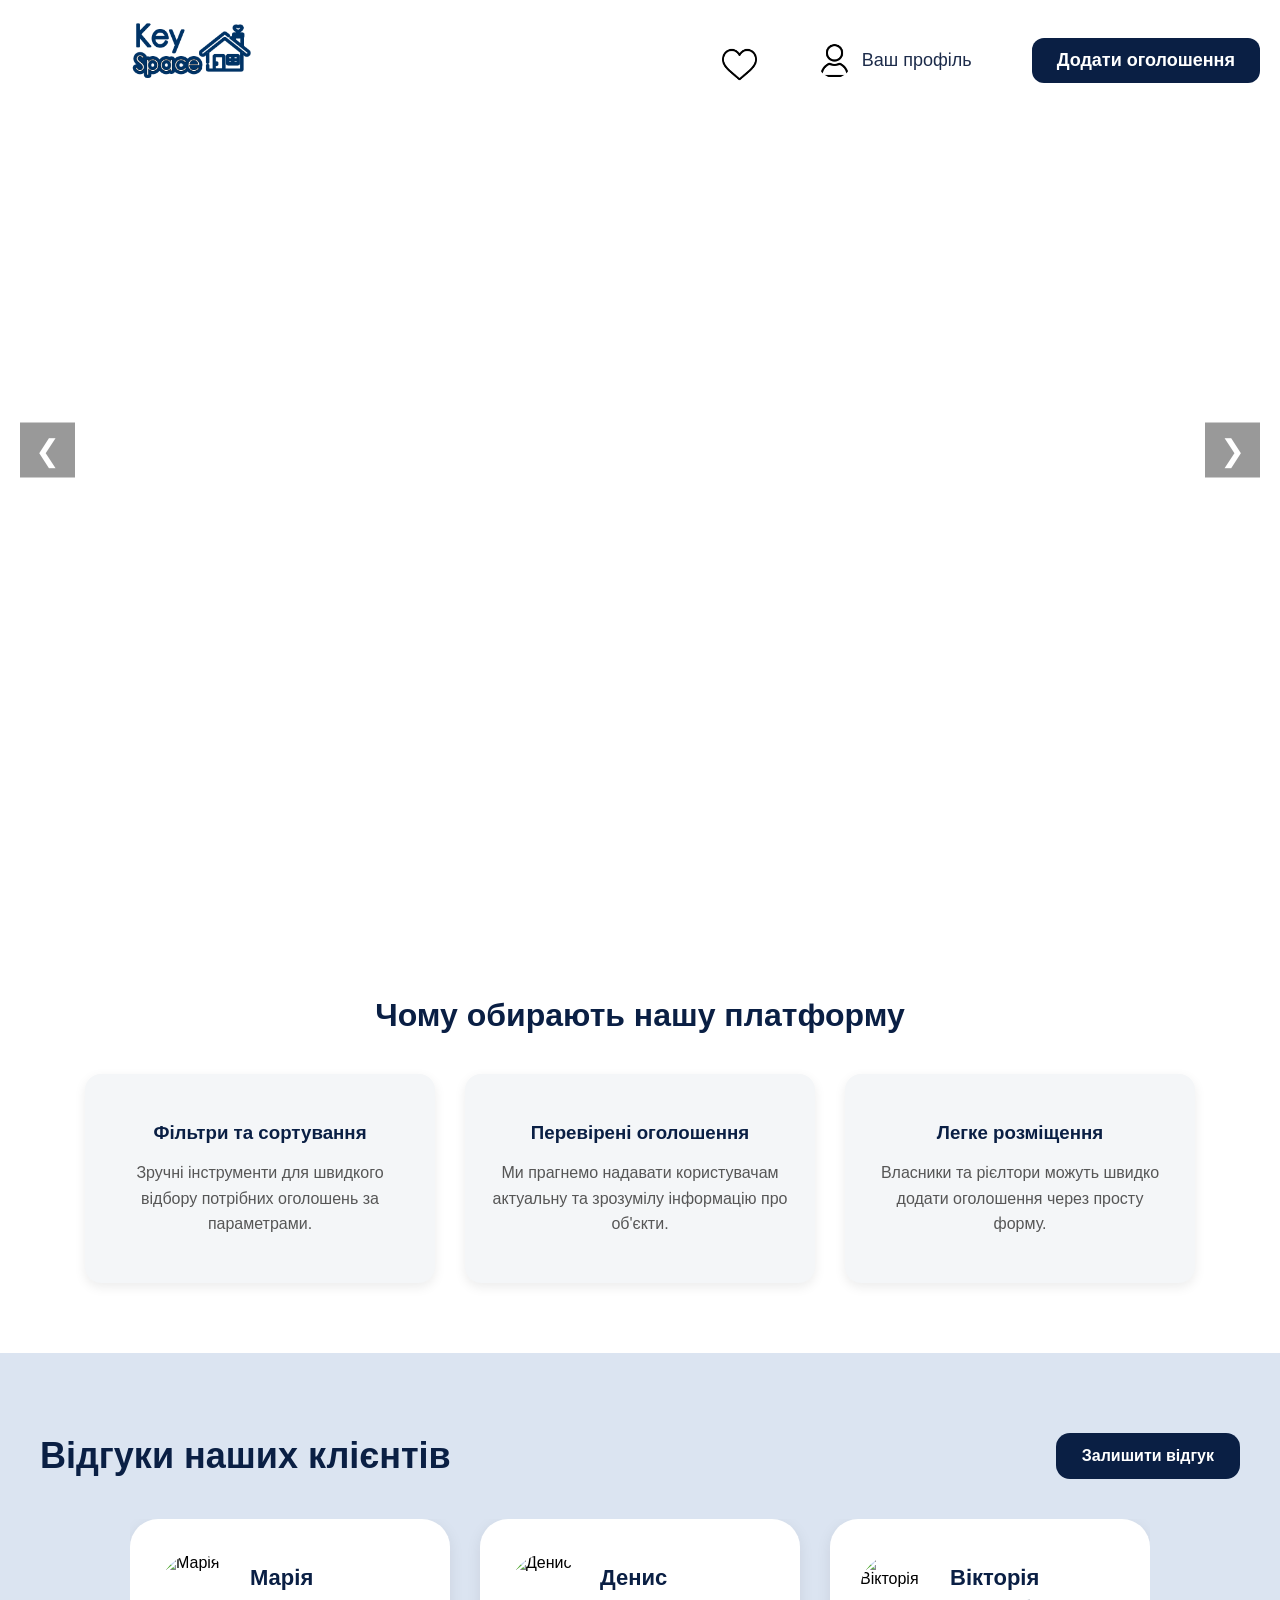
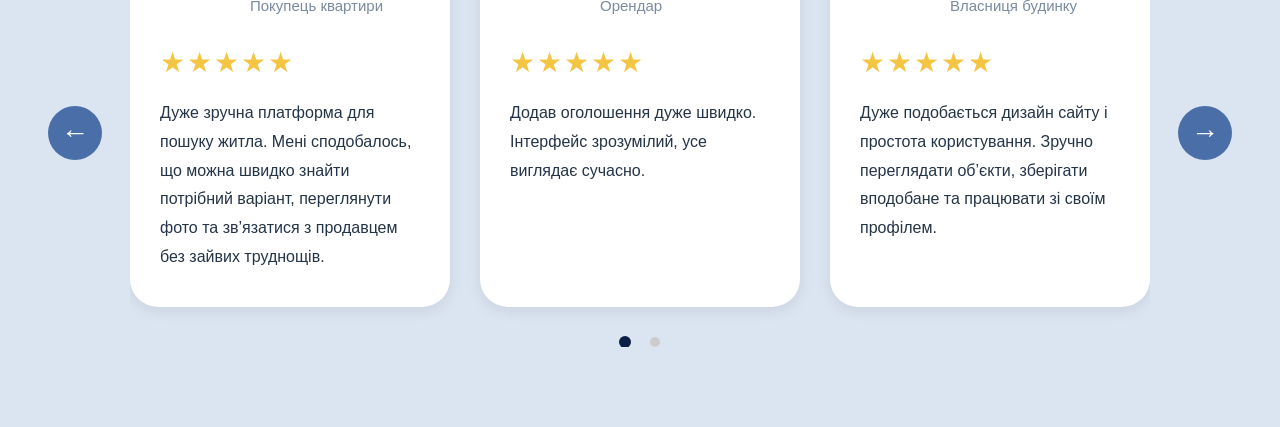
==== docs/index.html @ 6f003b2a "restore project after git reset" ====
<!DOCTYPE html>
<html lang="uk">

<head>
<meta charset="UTF-8">
<title>KeySpace</title>
<link rel="stylesheet" href="css/style.css">
</head>

<body>

<div class="hero">

<div class="overlay">

<header>

<img src="key.png" class="logo">

<nav class="menu">


<a href="#" class="favorite-btn">
    <img src="heart-b.png"
         class="heart-icon"
         onmouseover="this.src='heart-r.png'"
         onmouseout="this.src='heart-b.png'">
</a>
<a href="#" class="profile-btn">
    <img src="avatar.png" class="avatar">
    <span>Ваш профіль</span>
</a>
<a href="#" class="add-btn">Додати оголошення</a>

</nav>

</header>

</div>

<button class="prev">&#10094;</button>
<button class="next">&#10095;</button>

</div>


<section class="advantages">
    <h2>Чому обирають нашу платформу</h2>

    <div class="advantages-container">
        <div class="advantage-card">
            <h3>Фільтри та сортування  </h3>
            <p>Зручні інструменти для швидкого відбору потрібних оголошень за параметрами.</p>
        </div>

        <div class="advantage-card">
            <h3>Перевірені оголошення</h3>
            <p>Ми прагнемо надавати користувачам актуальну та зрозумілу інформацію про об'єкти.</p>
        </div>

        <div class="advantage-card">
            <h3>Легке розміщення</h3>
            <p>Власники та рієлтори можуть швидко додати оголошення через просту форму.</p>
        </div>
    </div>
</section>
<section class="reviews">
    <div class="reviews-top">
        <h2>Відгуки наших клієнтів</h2>
        <a href="#" class="review-btn">Залишити відгук</a>
    </div>

    <div class="reviews-wrapper">
        <button class="reviews-arrow left">&#8592;</button>

 <div class="reviews-container">

    <div class="reviews-slide active">

        <div class="review-card">
            <div class="review-user">
                <img src="https://st2.depositphotos.com/1017228/6824/i/450/depositphotos_68245981-stock-photo-surprised-young-woman-in-glasses.jpg" alt="Марія">
                <div>
                    <h3>Марія</h3>
                    <span>Покупець квартири</span>
                </div>
            </div>
            <div class="stars">★★★★★</div>
            <p>
                Дуже зручна платформа для пошуку житла. Мені сподобалось, що можна швидко знайти
                потрібний варіант, переглянути фото та зв’язатися з продавцем без зайвих труднощів.
            </p>
        </div>

        <div class="review-card">
            <div class="review-user">
                <img src="https://ukr.media/static/ba/aimg/4/6/3/463686_1.jpg" alt="Денис">
                <div>
                    <h3>Денис</h3>
                    <span>Орендар</span>
                </div>
            </div>
            <div class="stars">★★★★★</div>
            <p>
                Додав оголошення дуже швидко. Інтерфейс зрозумілий, усе виглядає сучасно.
            </p>
        </div>

        <div class="review-card">
            <div class="review-user">
                <img src="https://img.freepik.com/foto-gratis/mujer-feliz-cabello-castano-ondulado-riendo-chica-jocund-traje-rosa-rayas-sonriendo_197531-9823.jpg" alt="Вікторія">
                <div>
                    <h3>Вікторія</h3>
                    <span>Власниця будинку</span>
                </div>
            </div>
            <div class="stars">★★★★★</div>
            <p>
                Дуже подобається дизайн сайту і простота користування. Зручно переглядати об’єкти,
                зберігати вподобане та працювати зі своїм профілем.
            </p>
        </div>

    </div>

    <div class="reviews-slide">

        <div class="review-card">
            <div class="review-user">
                <img src="https://fashion-ua.com.ua/img/uploads/11024/1.jpg" alt="Марк">
                <div>
                    <h3>Марк</h3>
                    <span>Власник будинку</span>
                </div>
            </div>
            <div class="stars">★★★★</div>
            <p>
                Дуже задоволений, знайшов будинок своєї мрії у Вінниці. Всім рекомендую цю платформу!
            </p>
        </div>

        <div class="review-card">
            <div class="review-user">
                <img src="https://www.zeiss.com/content/dam/vis-b2c/reference-master/images/better-vision/lifestyle-fashion/a-person-s-spectacles-reflect-their-character/new_a-persons-spectacles-reflect-their-character.jpg" alt="Алла">
                <div>
                    <h3>Алла</h3>
                    <span>Власниця квартири</span>
                </div>
            </div>
            <div class="stars">★★★★★</div>
            <p>
                Дуже допомогло, що є детальні фото та опис кожного об’єкта. Це зекономило час і дозволило одразу відсіяти непотрібні варіанти, буду рекомендуваи всім своїм знайомим!
            </p>
        </div>

        <div class="review-card">
            <div class="review-user">
                <img src="https://st4.depositphotos.com/4071389/23594/i/450/depositphotos_235949956-stock-photo-glasses-girl-shirt-white-backgound.jpg" alt="Мирослава">
                <div>
                    <h3>Мирослава</h3>
                    <span>Власниця будинку</span>
                </div>
            </div>
            <div class="stars">★★★</div>
            <p>
                Інтерфейс трохи складний на початку, але після кількох днів користування все стало зрозуміло. Вибір нерухомості великий.
            </p>
        </div>

    </div>

            <div class="dots">
                 <span class="dot active"></span>
                 <span class="dot"></span>
            </div>
            
        
 </div>
            <button class="reviews-arrow right">&#8594;</button>
</section>
<script src="js/script.js"></script>
</body>
</html>
---- docs/css/style.css ----
body{
margin:0;
font-family:Arial;
}

.hero{
height:100vh;
background-image:url("https://images.unsplash.com/photo-1560185007-c5ca9d2c014d");
background-size:cover;
background-position:center;
position:relative;
}
.advantages{
padding:70px 40px;
background:#ffffff;
text-align:center;
}

.advantages h2{
font-size:32px;
color:#0a1f44;
margin-bottom:40px;
}

.advantages-container{
display:flex;
justify-content:center;
gap:30px;
flex-wrap:wrap;
}

.advantage-card{
background:#f4f6f8;
padding:30px 25px;
border-radius:16px;
width:300px;
box-shadow:0 4px 12px rgba(0,0,0,0.08);
transition:0.3s;
}

.advantage-card:hover{
transform:translateY(-6px);
}

.advantage-card h3{
color:#0a1f44;
margin-bottom:15px;
}

.advantage-card p{
color:#565656;
line-height:1.6;
}
.overlay{
background:rgba(255,255,255,0.85);
padding:20px;
}

header{
display:flex;
justify-content:space-between;
align-items:center;
height:80px;
}

.logo{
width:300px;
height:200px;
cursor:pointer;
}

.profile-btn{
display:flex;
align-items:center;
gap:10px;
text-decoration:none;
color:#1c2b4a;
font-size:18px;
transition:0.3s;
}

.profile-btn:hover{
color:#9c9993;
}

.avatar{
width:35px;
height:35px;
border-radius:50%;
object-fit:cover;
}
.menu .add-btn{
background:#0a1f44;
color:white;
padding:12px 25px;
border-radius:12px;
font-weight:bold;
transition:0.3s;
}

.menu .add-btn:hover{
background:#184ca4;
}
nav a{
margin-left:20px;
text-decoration:none;
color:#0a1f44;
font-weight:bold;
transition:0.4s;
}



.prev,
.next{
position:absolute;
top:50%;
transform:translateY(-50%);
background:rgba(0,0,0,0.4);
color:white;
border:none;
font-size:30px;
padding:10px 15px;
cursor:pointer;
}

.prev{
left:20px;
}

.next{
right:20px;
}
.menu{
display:flex;
gap:40px;
}
.heart-icon{
width:35px;
height:35px;
display:block;
position:relative;
top:9px;
}
.menu a{
text-decoration:none;
color:#1c2b4a;
font-weight:500;
font-size:18px;
transition:0.3s;
}



.dropdown{
position:relative;
}

.dropdown-content{
position:absolute;
top:35px;
left:0;
background:white;
box-shadow:0 4px 15px rgba(0,0,0,0.1);
padding:15px;
display:none;
flex-direction:column;
min-width:250px;
}



@keyframes fade{
from{
opacity:0;
transform:translateY(-5px);
}
to{
opacity:1;
transform:translateY(0);
}
}

.reviews{
padding:80px 40px;
background:#dbe4f1;
}

.reviews-top{
display:flex;
justify-content:space-between;
align-items:center;
margin-bottom:40px;
gap:20px;
}

.reviews-top h2{
font-size:36px;
color:#0a1f44;
margin:0;
}

.review-btn{
background:#0a1f44;
color:white;
text-decoration:none;
padding:14px 26px;
border-radius:14px;
font-weight:bold;
transition:0.3s;
display:inline-block;
}

.review-btn:hover{
background:#12305f;
}

.reviews-wrapper{
display:grid;
grid-template-columns:70px 1fr 70px;
align-items:center;
gap:20px;
}

.reviews-container{
position:relative;
width:100%;
overflow:hidden;
}

.reviews-slide{
display:none;
width:100%;
justify-content:center;
gap:30px;
flex-wrap:wrap;
}

.reviews-slide.active{
display:flex;
}
.review-card{
background:white;
border-radius:28px;
padding:35px 30px;
width:320px;
box-sizing:border-box;
box-shadow:0 4px 15px rgba(0,0,0,0.08);
}

.review-user{
display:flex;
align-items:center;
gap:18px;
margin-bottom:20px;
}

.review-user img{
width:72px;
height:72px;
border-radius:50%;
object-fit:cover;
}

.review-user h3{
margin:0 0 6px 0;
font-size:22px;
color:#0a1f44;
}

.review-user span{
color:#7a8aa0;
font-size:15px;
}

.stars{
color:#f4c542;
font-size:28px;
margin-bottom:20px;
letter-spacing:2px;
}

.review-card p{
font-size:16px;
line-height:1.8;
color:#243447;
margin:0;
}

.reviews-arrow{
width:54px;
height:54px;
border:none;
border-radius:50%;
background:#4a6fa8;
color:white;
font-size:28px;
cursor:pointer;
transition:0.3s;
display:flex;
align-items:center;
justify-content:center;
justify-self:center;
align-self:center;
}

.reviews-arrow:hover{
background:#0a1f44;
}
@media (max-width:768px){

.reviews{
padding:50px 20px;
}

.reviews-top{
flex-direction:column;
align-items:flex-start;
}

.reviews-top h2{
font-size:28px;
}

.reviews-wrapper{
display:flex;
flex-direction:column;
align-items:center;
}


.reviews-slide{
display:none;
flex-direction:column;
align-items:center;
gap:20px;
width:100%;
}

.reviews-slide.active{
display:flex;
}

.review-card{
width:100%;
max-width:340px;
}

.reviews-arrow{
display:none;
}

.review-btn{
width:100%;
text-align:center;
box-sizing:border-box;
}

}
.dots{
display:flex;
justify-content:center;
align-items:center;
gap:10px;
margin-top:30px;
width:100%;
}

.dot{
height:10px;
width:10px;
margin:0 5px;
background:#ccc;
border-radius:50%;
display:inline-block;
cursor:pointer;
transition:0.3s;
}

.dot.active{
background:#0a1f44;
transform:scale(1.2);
}
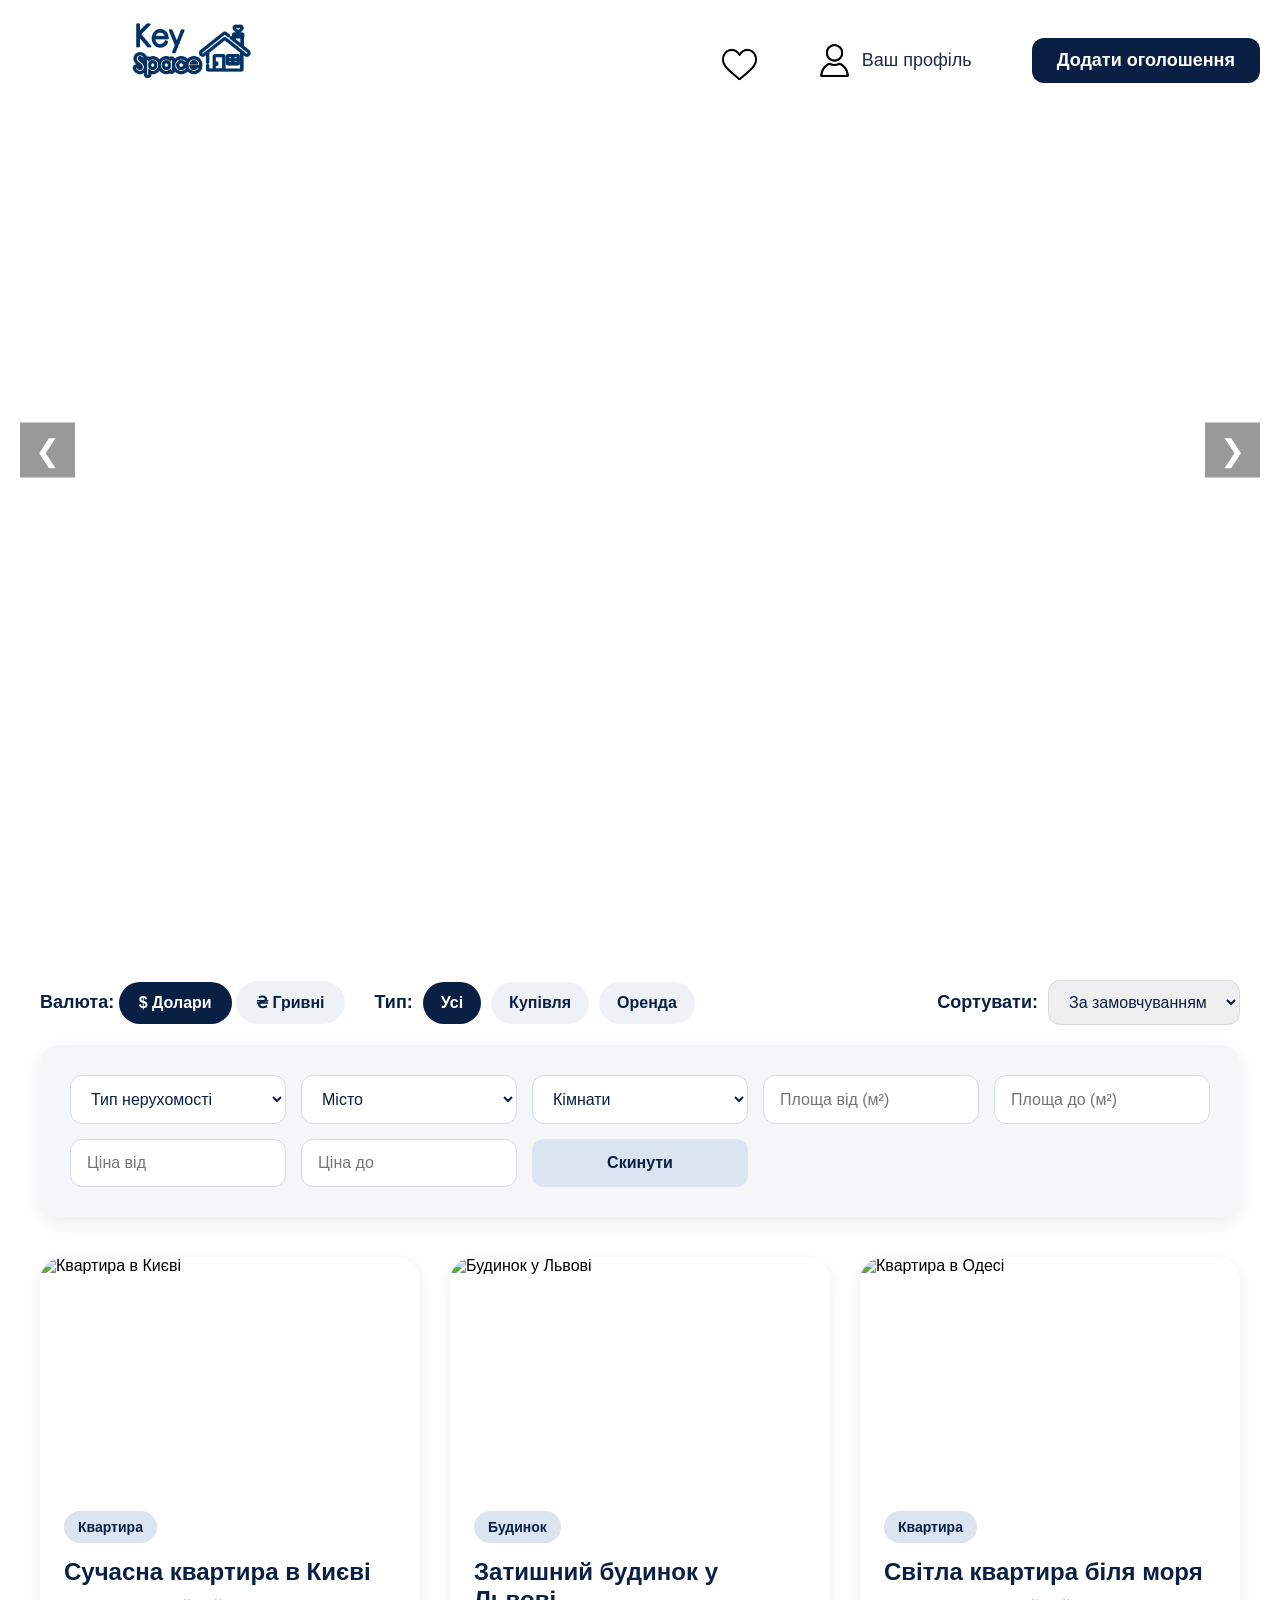
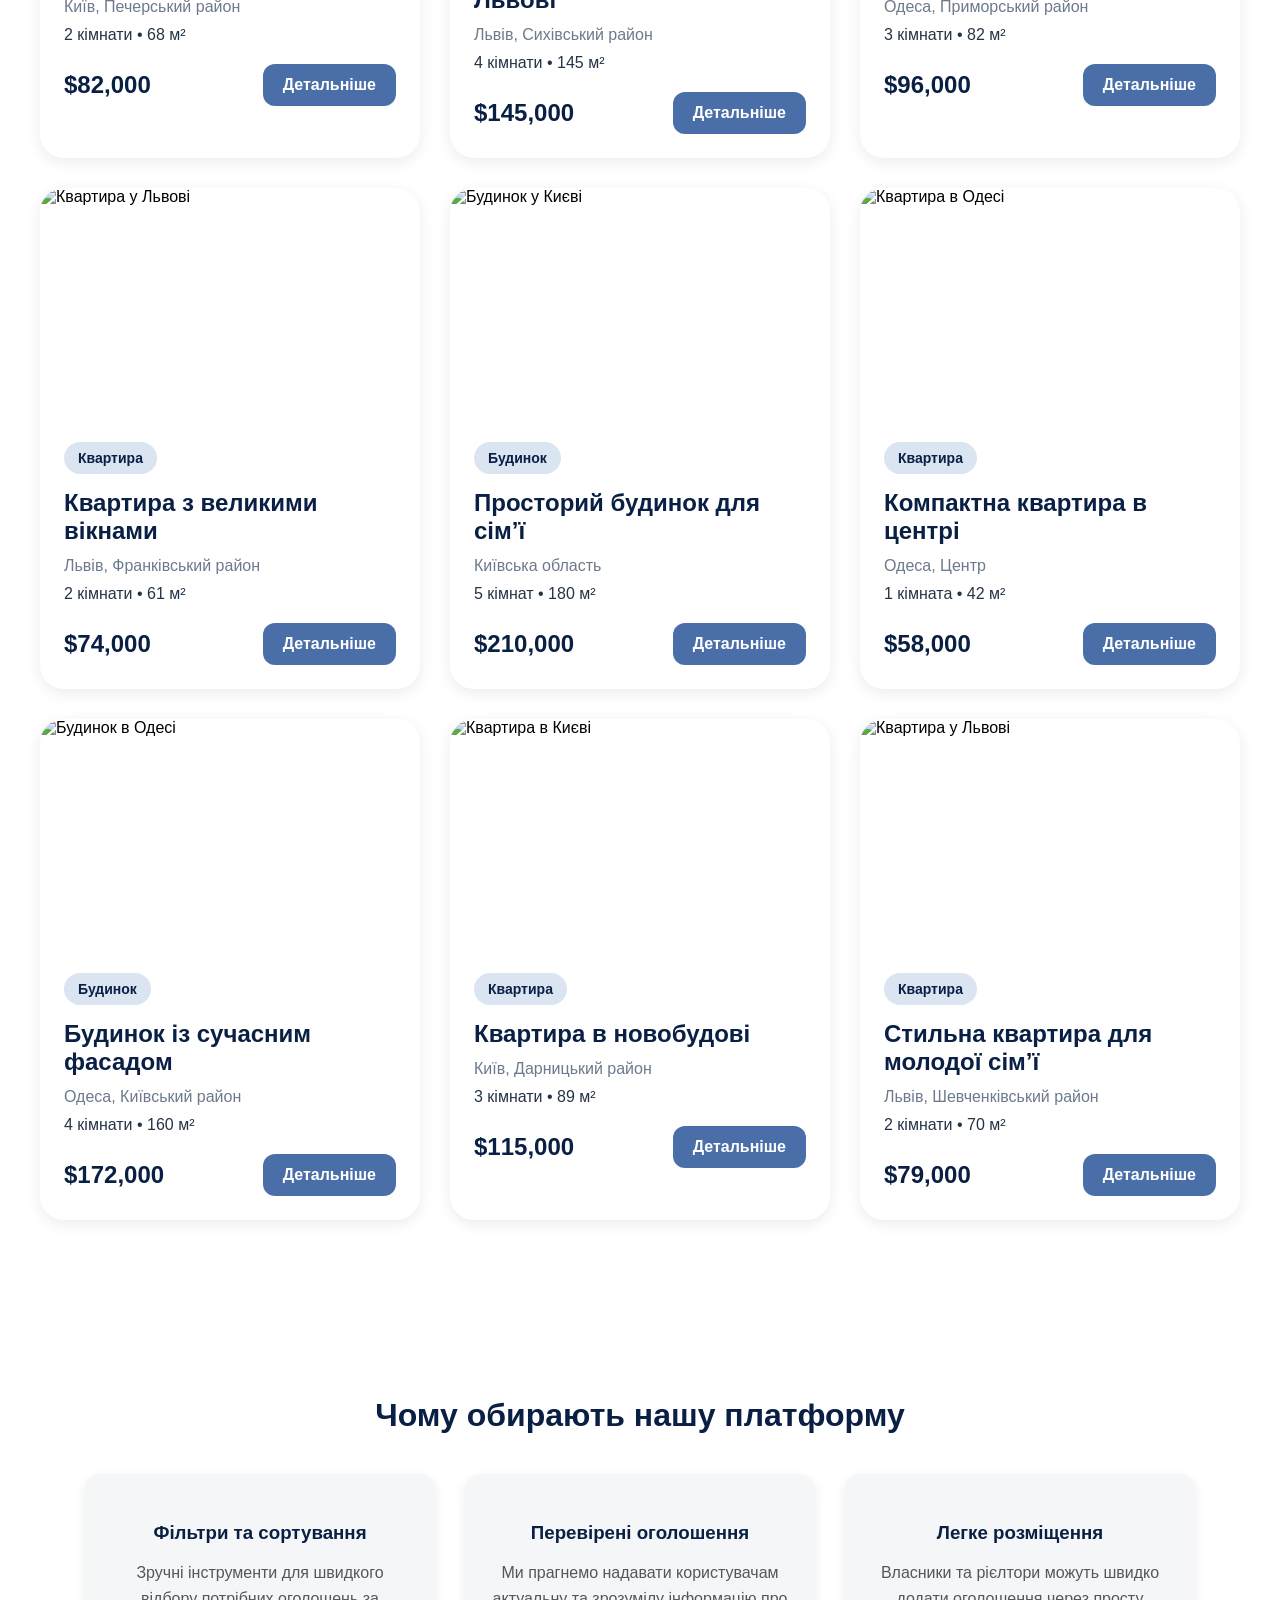
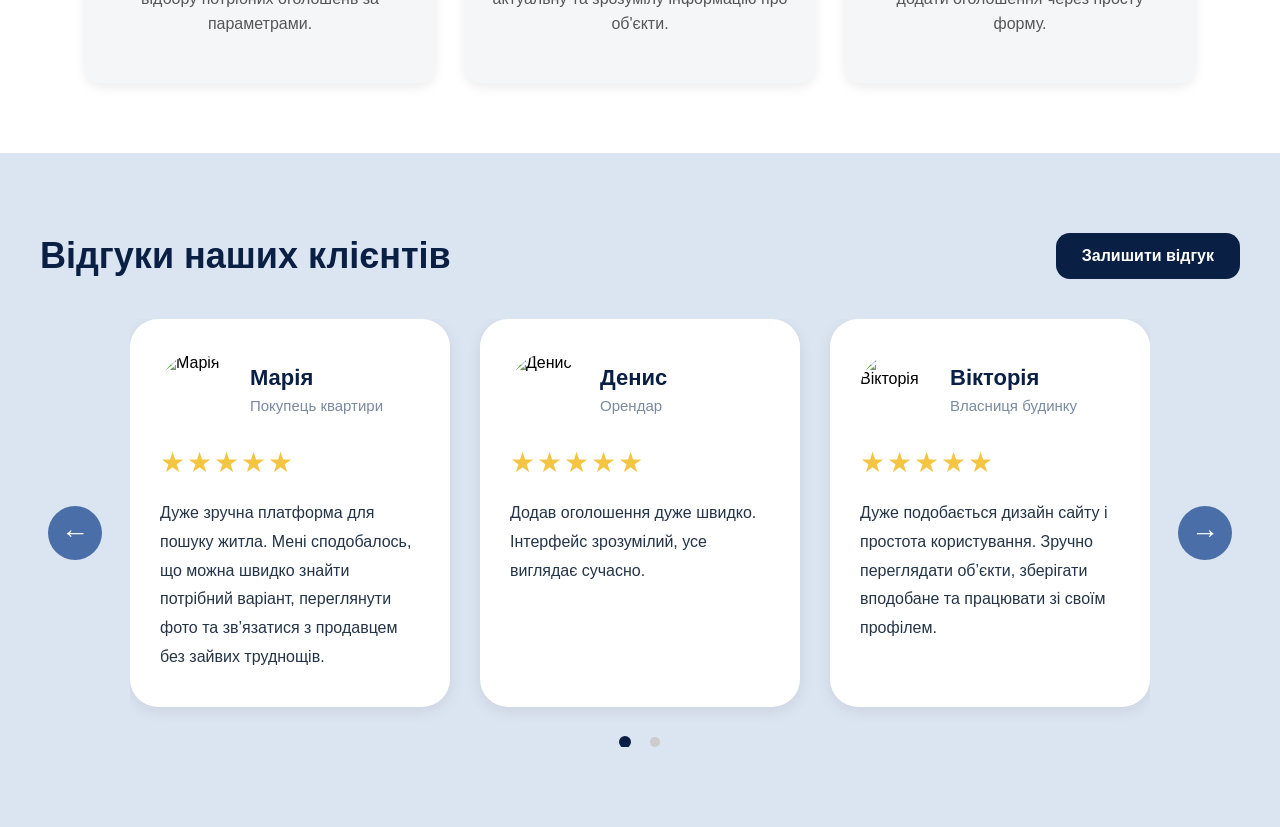
==== commit f96be55c: "filters, sorting" ====
--- a/docs/index.html
+++ b/docs/index.html
@@ -4,6 +4,7 @@
 <head>
 <meta charset="UTF-8">
 <title>KeySpace</title>
+<link rel="icon" href="icon.png" type="image/png">
 <link rel="stylesheet" href="css/style.css">
 </head>
 
@@ -42,8 +43,204 @@
 <button class="next">&#10095;</button>
 
 </div>
-
-
+<section class="properties">
+    
+
+ <div class="top-bar">
+
+    <div class="left-controls">
+        <div class="currency-switcher">
+            <span class="currency-label">Валюта:</span>
+            <button class="currency-btn active" data-currency="usd">$ Долари</button>
+            <button class="currency-btn" data-currency="uah">₴ Гривні</button>
+        </div>
+
+        <div class="deal-switcher">
+            <span class="deal-label">Тип:</span>
+            <button class="deal-btn active" data-deal="">Усі</button>
+            <button class="deal-btn" data-deal="Купівля">Купівля</button>
+            <button class="deal-btn" data-deal="Оренда">Оренда</button>
+        </div>
+    </div>
+
+    <div class="sort-box">
+        <span class="sort-label">Сортувати:</span>
+        <select id="sortFilter">
+            <option value="">За замовчуванням</option>
+            <option value="cheap">Найдешевші</option>
+            <option value="expensive">Найдорожчі</option>
+        </select>
+    </div>
+
+</div>
+<div class="filter-box">
+    <select id="typeFilter">
+        <option value="">Тип нерухомості</option>
+        <option value="Квартира">Квартира</option>
+        <option value="Будинок">Будинок</option>
+    </select>
+
+    <select id="cityFilter">
+        <option value="">Місто</option>
+        <option value="Київ">Київ</option>
+        <option value="Львів">Львів</option>
+        <option value="Одеса">Одеса</option>
+        <option value="Київська область">Київська область</option>
+    </select>
+
+    <select id="roomsFilter">
+        <option value="">Кімнати</option>
+        <option value="1">1 кімната</option>
+        <option value="2">2 кімнати</option>
+        <option value="3">3 кімнати</option>
+        <option value="4">4+ кімнати</option>
+    </select>
+
+    <input type="number" id="areaFrom" placeholder="Площа від (м²)">
+    <input type="number" id="areaTo" placeholder="Площа до (м²)">
+
+    <input type="number" id="priceFrom" placeholder="Ціна від">
+    <input type="number" id="priceTo" placeholder="Ціна до">
+
+    
+    <button id="resetBtn" class="reset-btn">Скинути</button>
+</div>
+
+    <div class="properties-grid">
+    <div id="noResults" class="no-results" style="display:none;">
+    <div class="no-results-inner">
+        <img src="https://cdn-icons-png.flaticon.com/512/4076/4076549.png" class="no-icon" alt="Нічого не знайдено">
+        <h3>Нічого не знайдено</h3>
+        <p>Схоже, за такими параметрами оголошень поки немає.</p>
+    </div>
+</div>
+    <div class="property-card" data-type="Квартира" data-city="Київ" data-rooms="2" data-area="68" data-price-usd="82000" data-deal="Купівля">
+        <img src="https://images.unsplash.com/photo-1522708323590-d24dbb6b0267" alt="Квартира в Києві">
+        <div class="property-info">
+            <span class="property-type">Квартира</span>
+            <h3>Сучасна квартира в Києві</h3>
+            <p class="property-location">Київ, Печерський район</p>
+            <p class="property-details">2 кімнати • 68 м²</p>
+            <div class="property-bottom">
+                <span class="price">$82 000</span>
+                <a href="#" class="details-btn">Детальніше</a>
+            </div>
+        </div>
+    </div>
+
+    <div class="property-card" data-type="Будинок" data-city="Львів" data-rooms="4" data-area="145" data-price-usd="145000" data-deal="Купівля">
+        <img src="https://manhattan-up.com.ua/wp-content/uploads/2023/10/yak-vyglyadaye-kvartyra-studiya-1.jpg.webp" alt="Будинок у Львові">
+        <div class="property-info">
+            <span class="property-type">Будинок</span>
+            <h3>Затишний будинок у Львові</h3>
+            <p class="property-location">Львів, Сихівський район</p>
+            <p class="property-details">4 кімнати • 145 м²</p>
+            <div class="property-bottom">
+                <span class="price">$145 000</span>
+                <a href="#" class="details-btn">Детальніше</a>
+            </div>
+        </div>
+    </div>
+
+    <div class="property-card" data-type="Квартира" data-city="Одеса" data-rooms="3" data-area="82" data-price-usd="96000" data-deal="Купівля">
+        <img src="https://images.unsplash.com/photo-1502672260266-1c1ef2d93688" alt="Квартира в Одесі">
+        <div class="property-info">
+            <span class="property-type">Квартира</span>
+            <h3>Світла квартира біля моря</h3>
+            <p class="property-location">Одеса, Приморський район</p>
+            <p class="property-details">3 кімнати • 82 м²</p>
+            <div class="property-bottom">
+                <span class="price">$96 000</span>
+                <a href="#" class="details-btn">Детальніше</a>
+            </div>
+        </div>
+    </div>
+
+    <div class="property-card" data-type="Квартира" data-city="Львів" data-rooms="2" data-area="61" data-price-usd="74000" data-deal="Купівля">
+        <img src="https://images.unsplash.com/photo-1484154218962-a197022b5858" alt="Квартира у Львові">
+        <div class="property-info">
+            <span class="property-type">Квартира</span>
+            <h3>Квартира з великими вікнами</h3>
+            <p class="property-location">Львів, Франківський район</p>
+            <p class="property-details">2 кімнати • 61 м²</p>
+            <div class="property-bottom">
+                <span class="price">$74 000</span>
+                <a href="#" class="details-btn">Детальніше</a>
+            </div>
+        </div>
+    </div>
+
+    <div class="property-card" data-type="Будинок" data-city="Київська область" data-rooms="5" data-area="180" data-price-usd="210000" data-deal="Купівля">
+        <img src="https://images.unsplash.com/photo-1512917774080-9991f1c4c750" alt="Будинок у Києві">
+        <div class="property-info">
+            <span class="property-type">Будинок</span>
+            <h3>Просторий будинок для сім’ї</h3>
+            <p class="property-location">Київська область</p>
+            <p class="property-details">5 кімнат • 180 м²</p>
+            <div class="property-bottom">
+                <span class="price">$210 000</span>
+                <a href="#" class="details-btn">Детальніше</a>
+            </div>
+        </div>
+    </div>
+
+    <div class="property-card" data-type="Квартира" data-city="Одеса" data-rooms="1" data-area="42" data-price-usd="58000" data-deal="Купівля">
+        <img src="https://images.unsplash.com/photo-1494526585095-c41746248156" alt="Квартира в Одесі">
+        <div class="property-info">
+            <span class="property-type">Квартира</span>
+            <h3>Компактна квартира в центрі</h3>
+            <p class="property-location">Одеса, Центр</p>
+            <p class="property-details">1 кімната • 42 м²</p>
+            <div class="property-bottom">
+                <span class="price">$58 000</span>
+                <a href="#" class="details-btn">Детальніше</a>
+            </div>
+        </div>
+    </div>
+
+    <div class="property-card" data-type="Будинок" data-city="Одеса" data-rooms="4" data-area="160" data-price-usd="172000" data-deal="Купівля">
+        <img src="https://images.unsplash.com/photo-1568605114967-8130f3a36994" alt="Будинок в Одесі">
+        <div class="property-info">
+            <span class="property-type">Будинок</span>
+            <h3>Будинок із сучасним фасадом</h3>
+            <p class="property-location">Одеса, Київський район</p>
+            <p class="property-details">4 кімнати • 160 м²</p>
+            <div class="property-bottom">
+                <span class="price">$172 000</span>
+                <a href="#" class="details-btn">Детальніше</a>
+            </div>
+        </div>
+    </div>
+
+    <div class="property-card" data-type="Квартира" data-city="Київ" data-rooms="3" data-area="89" data-price-usd="115000" data-deal="Купівля">
+        <img src="https://images.unsplash.com/photo-1505693416388-ac5ce068fe85" alt="Квартира в Києві">
+        <div class="property-info">
+            <span class="property-type">Квартира</span>
+            <h3>Квартира в новобудові</h3>
+            <p class="property-location">Київ, Дарницький район</p>
+            <p class="property-details">3 кімнати • 89 м²</p>
+            <div class="property-bottom">
+                <span class="price">$115 000</span>
+                <a href="#" class="details-btn">Детальніше</a>
+            </div>
+        </div>
+    </div>
+
+    <div class="property-card" data-type="Квартира" data-city="Львів" data-rooms="2" data-area="70" data-price-usd="79000" data-deal="Купівля">
+        <img src="https://images.unsplash.com/photo-1448630360428-65456885c650" alt="Квартира у Львові">
+        <div class="property-info">
+            <span class="property-type">Квартира</span>
+            <h3>Стильна квартира для молодої сім’ї</h3>
+            <p class="property-location">Львів, Шевченківський район</p>
+            <p class="property-details">2 кімнати • 70 м²</p>
+            <div class="property-bottom">
+                <span class="price">$79 000</span>
+                <a href="#" class="details-btn">Детальніше</a>
+            </div>
+        </div>
+    </div>
+</div>
+</section>
 <section class="advantages">
     <h2>Чому обирають нашу платформу</h2>
 
--- a/docs/css/style.css
+++ b/docs/css/style.css
@@ -10,6 +10,159 @@
 background-position:center;
 position:relative;
 }
+
+.properties{
+padding:80px 40px;
+background:#ffffff;
+}
+
+.properties-top{
+display:flex;
+justify-content:space-between;
+align-items:center;
+margin-bottom:30px;
+gap:20px;
+}
+
+.properties-top h2{
+font-size:36px;
+color:#0a1f44;
+margin:0;
+}
+
+.all-properties-btn{
+background:#0a1f44;
+color:white;
+text-decoration:none;
+padding:14px 26px;
+border-radius:14px;
+font-weight:bold;
+transition:0.3s;
+display:inline-block;
+}
+
+.all-properties-btn:hover{
+background:#12305f;
+}
+
+
+
+.properties-grid{
+display:grid;
+grid-template-columns:repeat(3, 1fr);
+gap:30px;
+}
+
+.property-card{
+background:#ffffff;
+border-radius:24px;
+overflow:hidden;
+box-shadow:0 4px 15px rgba(0,0,0,0.08);
+transition:0.3s;
+}
+
+.property-card:hover{
+transform:translateY(-6px);
+}
+
+.property-card img{
+width:100%;
+height:230px;
+object-fit:cover;
+display:block;
+}
+
+.property-info{
+padding:24px;
+}
+
+.property-type{
+display:inline-block;
+background:#dbe4f1;
+color:#0a1f44;
+padding:8px 14px;
+border-radius:20px;
+font-size:14px;
+font-weight:bold;
+margin-bottom:15px;
+}
+
+.property-info h3{
+font-size:24px;
+color:#0a1f44;
+margin:0 0 12px 0;
+}
+
+.property-location{
+font-size:16px;
+color:#6c7a8c;
+margin:0 0 10px 0;
+}
+
+.property-details{
+font-size:16px;
+color:#243447;
+margin:0 0 20px 0;
+}
+
+.property-bottom{
+display:flex;
+justify-content:space-between;
+align-items:center;
+gap:15px;
+flex-wrap:wrap;
+}
+
+.price{
+font-size:24px;
+font-weight:bold;
+color:#0a1f44;
+}
+
+.details-btn{
+background:#4a6fa8;
+color:white;
+text-decoration:none;
+padding:12px 20px;
+border-radius:12px;
+font-weight:bold;
+transition:0.3s;
+}
+
+.details-btn:hover{
+background:#0a1f44;
+}
+
+@media (max-width:992px){
+.properties-grid{
+grid-template-columns:repeat(2, 1fr);
+}
+}
+
+@media (max-width:768px){
+.properties{
+padding:50px 20px;
+}
+
+.properties-top{
+flex-direction:column;
+align-items:flex-start;
+}
+
+
+.properties-grid{
+grid-template-columns:1fr;
+}
+
+.property-card img{
+height:220px;
+}
+
+.property-info h3{
+font-size:22px;
+}
+}
+
 .advantages{
 padding:70px 40px;
 background:#ffffff;
@@ -86,7 +239,7 @@
 .avatar{
 width:35px;
 height:35px;
-border-radius:50%;
+
 object-fit:cover;
 }
 .menu .add-btn{
@@ -150,26 +303,6 @@
 transition:0.3s;
 }
 
-
-
-.dropdown{
-position:relative;
-}
-
-.dropdown-content{
-position:absolute;
-top:35px;
-left:0;
-background:white;
-box-shadow:0 4px 15px rgba(0,0,0,0.1);
-padding:15px;
-display:none;
-flex-direction:column;
-min-width:250px;
-}
-
-
-
 @keyframes fade{
 from{
 opacity:0;
@@ -180,6 +313,108 @@
 transform:translateY(0);
 }
 }
+
+
+.top-bar{
+display:flex;
+justify-content:space-between;
+align-items:center;
+flex-wrap:wrap;
+gap:20px;
+margin-bottom:20px;
+}
+
+.left-controls{
+display:flex;
+align-items:center;
+gap:30px;
+flex-wrap:wrap;
+}
+
+.currency-label{
+font-size:18px;
+font-weight:bold;
+color:#0a1f44;
+}
+
+.currency-btn{
+border:none;
+background:#eef2f7;
+color:#0a1f44;
+padding:12px 20px;
+border-radius:30px;
+font-size:16px;
+font-weight:bold;
+cursor:pointer;
+transition:0.3s;
+}
+
+.currency-btn:hover,
+.currency-btn.active{
+background:#0a1f44;
+color:white;
+}
+
+.filter-box{
+display:grid;
+grid-template-columns:repeat(auto-fit, minmax(180px, 1fr));
+gap:15px;
+margin-bottom:40px;
+background:#f4f6f8;
+padding:30px;
+border-radius:20px;
+box-shadow:0 6px 20px rgba(0,0,0,0.08);
+}
+
+.filter-box select,
+.filter-box input{
+padding:14px 16px;
+border:1px solid #d6dbe3;
+border-radius:12px;
+font-size:16px;
+outline:none;
+background:white;
+color:#0a1f44;
+box-sizing:border-box;
+}
+
+.filter-box select:focus,
+.filter-box input:focus{
+border-color:#0a1f44;
+}
+
+
+.reset-btn{
+border:none;
+padding:14px 24px;
+border-radius:12px;
+font-size:16px;
+font-weight:bold;
+cursor:pointer;
+transition:0.3s;
+}
+
+
+.reset-btn{
+background:#dbe4f1;
+color:#0a1f44;
+}
+
+.reset-btn:hover{
+background:#c9d7ea;
+}
+
+@media (max-width:768px){
+
+.currency-btn{
+width:auto;
+}
+
+.filter-box{
+padding:20px;
+}
+}
+
 
 .reviews{
 padding:80px 40px;
@@ -380,4 +615,126 @@
 .dot.active{
 background:#0a1f44;
 transform:scale(1.2);
+}
+.no-results{
+display:none;
+grid-column:1 / -1;
+width:100%;
+padding:70px 20px;
+}
+
+.no-results-inner{
+display:flex;
+flex-direction:column;
+align-items:center;
+justify-content:center;
+text-align:center;
+max-width:500px;
+margin:0 auto;
+animation:fadeScale 0.4s ease;
+}
+
+.no-icon{
+width:80px;
+height:80px;
+margin-bottom:18px;
+opacity:0.85;
+object-fit:contain;
+}
+
+.no-results h3{
+font-size:32px;
+color:#0a1f44;
+margin:0 0 12px 0;
+}
+
+.no-results p{
+font-size:18px;
+color:#6c7a8c;
+line-height:1.6;
+margin:0;
+max-width:420px;
+}
+
+@keyframes fadeScale{
+from{
+opacity:0;
+transform:scale(0.92);
+}
+to{
+opacity:1;
+transform:scale(1);
+}
+}
+
+.no-results-img{
+width:90px;
+height:90px;
+object-fit:contain;
+margin-bottom:15px;
+opacity:0.9;
+}
+.top-controls{
+display:flex;
+justify-content:space-between;
+align-items:center;
+flex-wrap:wrap;
+gap:20px;
+margin-bottom:20px;
+}
+
+.deal-switcher{
+display:flex;
+align-items:center;
+gap:10px;
+}
+
+.deal-label{
+font-size:18px;
+font-weight:bold;
+color:#0a1f44;
+}
+
+.deal-btn{
+border:none;
+background:#eef2f7;
+color:#0a1f44;
+padding:12px 18px;
+border-radius:30px;
+font-size:16px;
+font-weight:bold;
+cursor:pointer;
+transition:0.3s;
+}
+
+.deal-btn.active,
+.deal-btn:hover{
+background:#0a1f44;
+color:white;
+}
+
+.sort-box{
+display:flex;
+align-items:center;
+gap:10px;
+}
+
+.sort-label{
+font-size:18px;
+font-weight:bold;
+color:#0a1f44;
+}
+
+#sortFilter{
+padding:12px 16px;
+border-radius:12px;
+border:1px solid #d6dbe3;
+font-size:16px;
+outline:none;
+color:#0a1f44;
+}
+
+#sortFilter:focus{
+border-color:#0a1f44;
+box-shadow:0 0 0 3px rgba(10,31,68,0.1);
 }
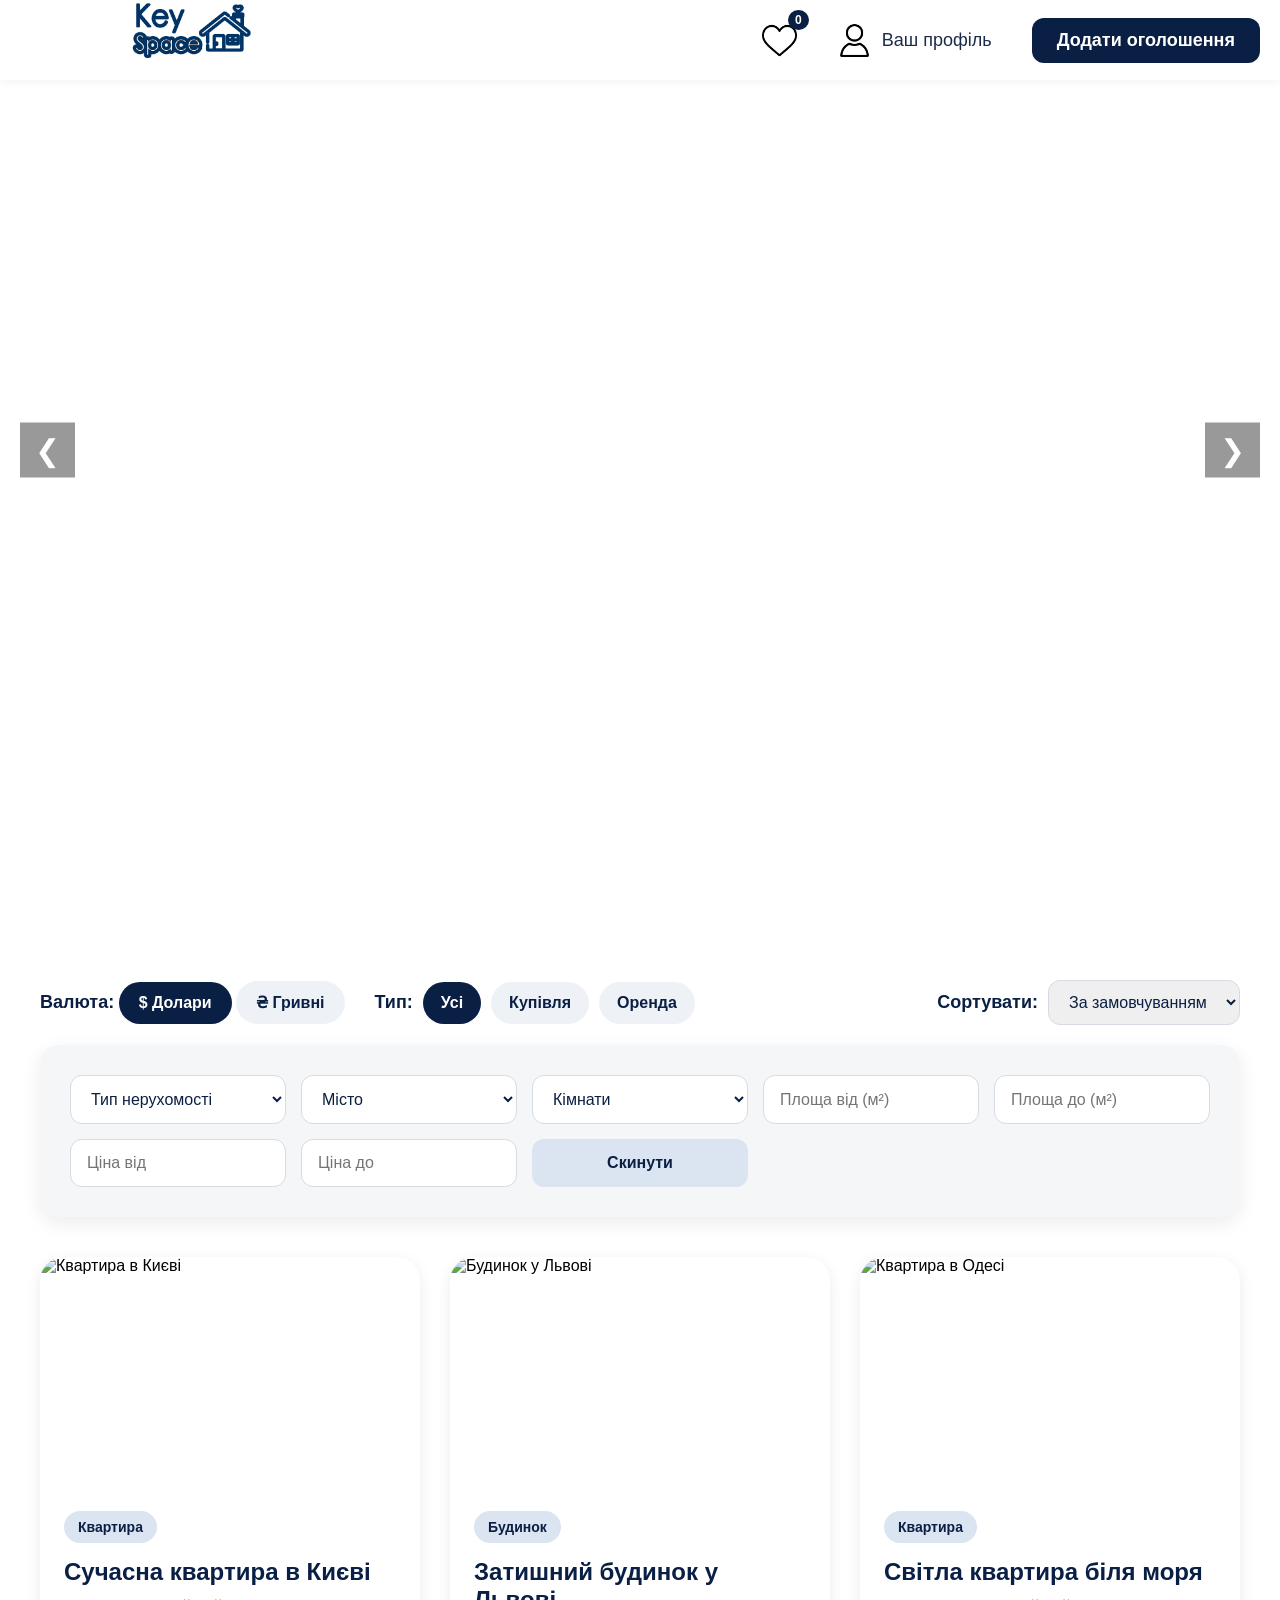
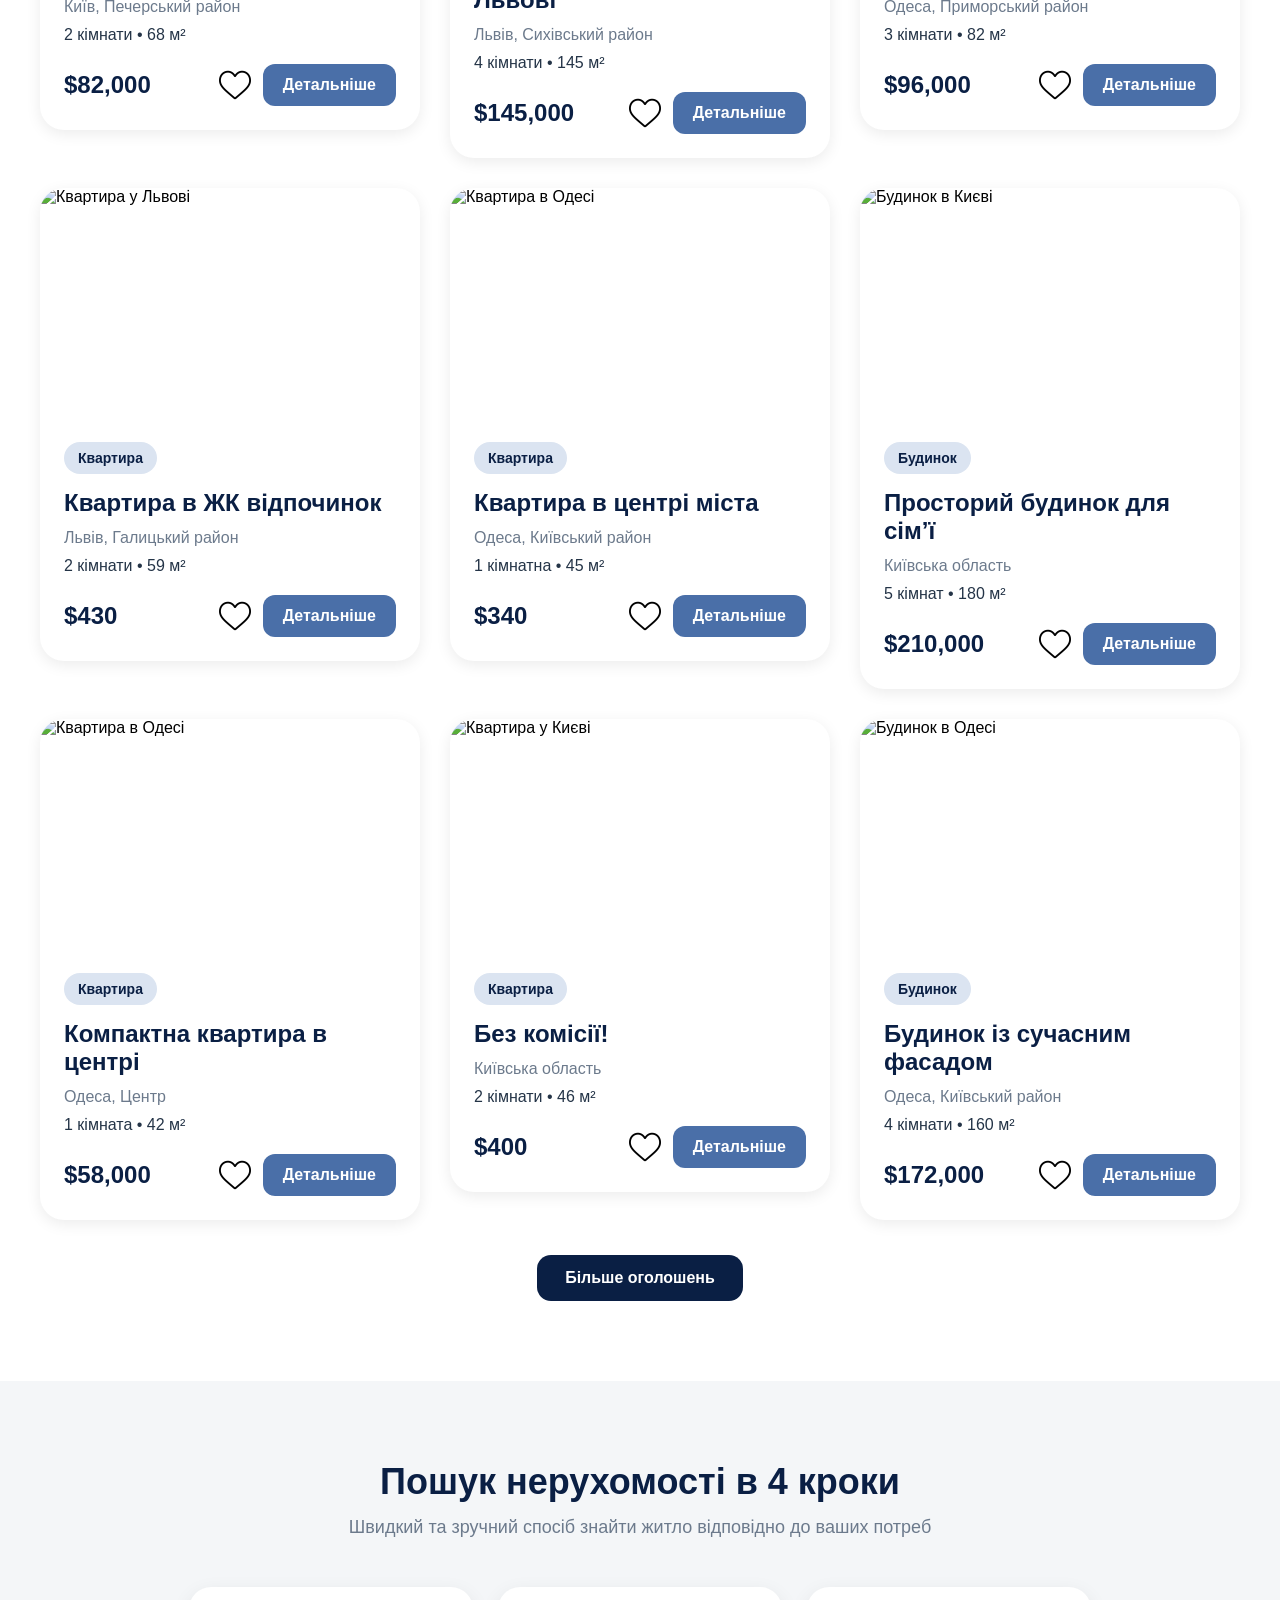
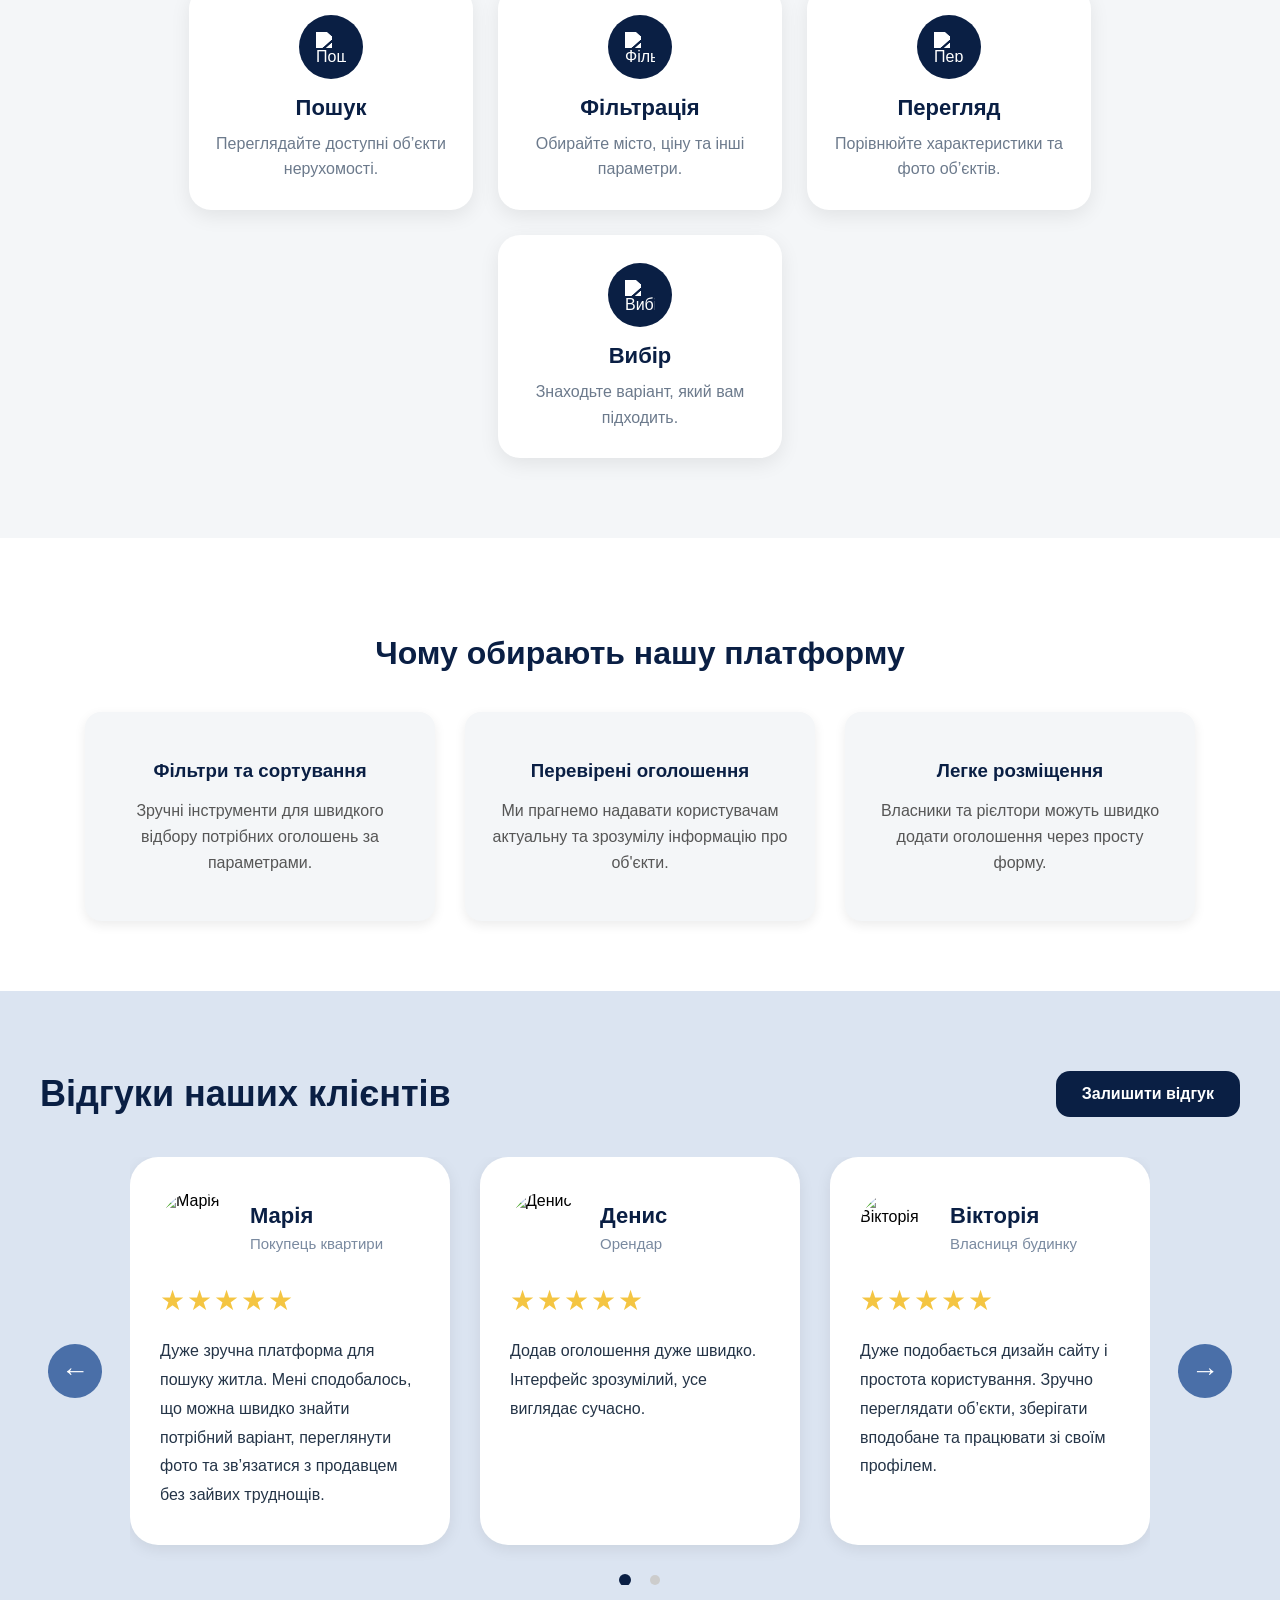
==== commit 3195851a: "adding a profile" ====
--- a/docs/index.html
+++ b/docs/index.html
@@ -7,7 +7,14 @@
 <link rel="icon" href="icon.png" type="image/png">
 <link rel="stylesheet" href="css/style.css">
 </head>
-
+<div class="login-modal" id="loginModal">
+    <div class="login-modal-content">
+        <span class="login-modal-close">&times;</span>
+        <h2>Потрібно увійти</h2>
+        <p>Щоб додати оголошення в обране або створити власне оголошення, увійдіть у профіль.</p>
+        <a href="auth.html" class="login-modal-btn">Увійти або зареєструватися</a>
+    </div>
+</div>
 <body>
 
 <div class="hero">
@@ -21,16 +28,16 @@
 <nav class="menu">
 
 
-<a href="#" class="favorite-btn">
-    <img src="heart-b.png"
-         class="heart-icon"
-         onmouseover="this.src='heart-r.png'"
-         onmouseout="this.src='heart-b.png'">
+<a href="profile.html" class="favorite-btn">
+    <img src="heart-b.png" class="heart-icon">
+    <span id="favoritesCount">0</span>
 </a>
-<a href="#" class="profile-btn">
-    <img src="avatar.png" class="avatar">
-    <span>Ваш профіль</span>
+<a href="profile.html" class="profile-btn">
+    <img src="avatar.png" class="avatar" id="headerAvatar">
+    <span id="headerUserName">Ваш профіль</span>
 </a>
+
+<button id="logoutBtn" class="logout-btn" style="display:none;">Вихід</button>
 <a href="#" class="add-btn">Додати оголошення</a>
 
 </nav>
@@ -114,7 +121,7 @@
         <p>Схоже, за такими параметрами оголошень поки немає.</p>
     </div>
 </div>
-    <div class="property-card" data-type="Квартира" data-city="Київ" data-rooms="2" data-area="68" data-price-usd="82000" data-deal="Купівля">
+    <div class="property-card" data-type="Квартира" data-city="Київ" data-rooms="2" data-area="68" data-price-usd="82000" data-deal="Купівля" data-phone="+380671111111"  data-name="Тамара" data-role="Рієлтор" data-avatar="https://www.selc.org/wp-content/uploads/2021/07/Lauren_Fry_0819_web-1.jpg">
         <img src="https://images.unsplash.com/photo-1522708323590-d24dbb6b0267" alt="Квартира в Києві">
         <div class="property-info">
             <span class="property-type">Квартира</span>
@@ -123,12 +130,18 @@
             <p class="property-details">2 кімнати • 68 м²</p>
             <div class="property-bottom">
                 <span class="price">$82 000</span>
-                <a href="#" class="details-btn">Детальніше</a>
-            </div>
-        </div>
-    </div>
-
-    <div class="property-card" data-type="Будинок" data-city="Львів" data-rooms="4" data-area="145" data-price-usd="145000" data-deal="Купівля">
+                
+                <div class="card-buttons">
+        <img src="heart-b.png"
+             class="card-heart">
+
+        <a href="#" class="details-btn">Детальніше</a>
+    </div>
+            </div>
+        </div>
+    </div>
+
+    <div class="property-card" data-type="Будинок" data-city="Львів" data-rooms="4" data-area="145" data-price-usd="145000" data-deal="Купівля" data-phone="+380672222222" data-name="Константин" data-role="Продавець" data-avatar="https://img.tsn.ua/cached/647/tsn-68a41e04dcd5a9f31ad7b42986ffb0f3/thumbs/1200x630/db/0d/4a51dac9ce6e24c311e85f9fd0660ddb.jpeg">
         <img src="https://manhattan-up.com.ua/wp-content/uploads/2023/10/yak-vyglyadaye-kvartyra-studiya-1.jpg.webp" alt="Будинок у Львові">
         <div class="property-info">
             <span class="property-type">Будинок</span>
@@ -137,12 +150,17 @@
             <p class="property-details">4 кімнати • 145 м²</p>
             <div class="property-bottom">
                 <span class="price">$145 000</span>
-                <a href="#" class="details-btn">Детальніше</a>
-            </div>
-        </div>
-    </div>
-
-    <div class="property-card" data-type="Квартира" data-city="Одеса" data-rooms="3" data-area="82" data-price-usd="96000" data-deal="Купівля">
+               <div class="card-buttons">
+        <img src="heart-b.png"
+             class="card-heart">
+
+        <a href="#" class="details-btn">Детальніше</a>
+    </div>
+            </div>
+        </div>
+    </div>
+
+    <div class="property-card" data-type="Квартира" data-city="Одеса" data-rooms="3" data-area="82" data-price-usd="96000" data-deal="Купівля" data-phone="+380673333333" data-name="Вадим" data-role="Продавець" data-avatar="https://mc.today/wp-content/uploads/2024/01/Depositphotos_279466396_L-1024x684.jpg">
         <img src="https://images.unsplash.com/photo-1502672260266-1c1ef2d93688" alt="Квартира в Одесі">
         <div class="property-info">
             <span class="property-type">Квартира</span>
@@ -151,27 +169,54 @@
             <p class="property-details">3 кімнати • 82 м²</p>
             <div class="property-bottom">
                 <span class="price">$96 000</span>
-                <a href="#" class="details-btn">Детальніше</a>
-            </div>
-        </div>
-    </div>
-
-    <div class="property-card" data-type="Квартира" data-city="Львів" data-rooms="2" data-area="61" data-price-usd="74000" data-deal="Купівля">
-        <img src="https://images.unsplash.com/photo-1484154218962-a197022b5858" alt="Квартира у Львові">
-        <div class="property-info">
-            <span class="property-type">Квартира</span>
-            <h3>Квартира з великими вікнами</h3>
-            <p class="property-location">Львів, Франківський район</p>
-            <p class="property-details">2 кімнати • 61 м²</p>
-            <div class="property-bottom">
-                <span class="price">$74 000</span>
-                <a href="#" class="details-btn">Детальніше</a>
-            </div>
-        </div>
-    </div>
-
-    <div class="property-card" data-type="Будинок" data-city="Київська область" data-rooms="5" data-area="180" data-price-usd="210000" data-deal="Купівля">
-        <img src="https://images.unsplash.com/photo-1512917774080-9991f1c4c750" alt="Будинок у Києві">
+                <div class="card-buttons">
+        <img src="heart-b.png"
+             class="card-heart">
+
+        <a href="#" class="details-btn">Детальніше</a>
+    </div>
+            </div>
+        </div>
+    </div>
+
+    <div class="property-card" data-type="Квартира" data-city="Львів" data-rooms="2" data-area="61" data-price-usd="430" data-deal="Оренда" data-phone="+380674444444" data-name="Марія" data-role="Рієлтор" data-avatar="https://st4.depositphotos.com/4071389/24643/i/450/depositphotos_246435268-stock-photo-beautiful-smiling-young-woman-blue.jpg">
+        <img src="https://respect.kharkov.ua/wp-content/uploads/2021/05/Dizayn-odnokomnatnoy-kvartiry.jpg" alt="Квартира у Львові">
+        <div class="property-info">
+            <span class="property-type">Квартира</span>
+            <h3>Квартира в ЖК відпочинок</h3>
+            <p class="property-location">Львів, Галицький район</p>
+            <p class="property-details">2 кімнати • 59 м²</p>
+            <div class="property-bottom">
+                <span class="price">$430</span>
+                <div class="card-buttons">
+        <img src="heart-b.png"
+             class="card-heart">
+
+        <a href="#" class="details-btn">Детальніше</a>
+    </div>
+            </div>
+        </div>
+    </div>
+    <div class="property-card" data-type="Квартира" data-city="Одеса" data-rooms="1" data-area="45" data-price-usd="340" data-deal="Оренда" data-phone="+380675555555" data-name="Аріна" data-role="Рієлтор" data-avatar="https://st2.depositphotos.com/1054848/6561/i/450/depositphotos_65612487-stock-photo-happy-mature-woman.jpg">
+        <img src="https://assets.leoceramika.com/assets/global/upload/files/59-1.jpg" alt="Квартира в Одесі">
+        <div class="property-info">
+            <span class="property-type">Квартира</span>
+            <h3>Квартира в центрі міста</h3>
+            <p class="property-location">Одеса, Київський район</p>
+            <p class="property-details">1 кімнатна • 45 м²</p>
+            <div class="property-bottom">
+                <span class="price">$340</span>
+                <div class="card-buttons">
+        <img src="heart-b.png"
+             class="card-heart">
+
+        <a href="#" class="details-btn">Детальніше</a>
+    </div>
+            </div>
+        </div>
+    </div>
+    <div class="property-card" data-type="Будинок" data-city="Київська область" data-rooms="5" data-area="180" data-price-usd="210000" data-deal="Купівля" data-phone="+380676666666" data-name="Павло" data-role="Продавець" data-avatar="https://st.depositphotos.com/1075946/3525/i/450/depositphotos_35250757-stock-photo-handsome-man-sitting-at-the.jpg">
+        <img src="https://images.unsplash.com/photo-1512917774080-9991f1c4c750" alt="Будинок в Києві">
         <div class="property-info">
             <span class="property-type">Будинок</span>
             <h3>Просторий будинок для сім’ї</h3>
@@ -179,12 +224,17 @@
             <p class="property-details">5 кімнат • 180 м²</p>
             <div class="property-bottom">
                 <span class="price">$210 000</span>
-                <a href="#" class="details-btn">Детальніше</a>
-            </div>
-        </div>
-    </div>
-
-    <div class="property-card" data-type="Квартира" data-city="Одеса" data-rooms="1" data-area="42" data-price-usd="58000" data-deal="Купівля">
+                <div class="card-buttons">
+        <img src="heart-b.png"
+             class="card-heart">
+
+        <a href="#" class="details-btn">Детальніше</a>
+    </div>
+            </div>
+        </div>
+    </div>
+
+    <div class="property-card" data-type="Квартира" data-city="Одеса" data-rooms="1" data-area="42" data-price-usd="58000" data-deal="Купівля" data-phone="+380677777777" data-name=" Микита" data-role="Рієлтор" data-avatar="https://content.rozetka.com.ua/goods/images/big/413504774.jpg">
         <img src="https://images.unsplash.com/photo-1494526585095-c41746248156" alt="Квартира в Одесі">
         <div class="property-info">
             <span class="property-type">Квартира</span>
@@ -193,12 +243,34 @@
             <p class="property-details">1 кімната • 42 м²</p>
             <div class="property-bottom">
                 <span class="price">$58 000</span>
-                <a href="#" class="details-btn">Детальніше</a>
-            </div>
-        </div>
-    </div>
-
-    <div class="property-card" data-type="Будинок" data-city="Одеса" data-rooms="4" data-area="160" data-price-usd="172000" data-deal="Купівля">
+               <div class="card-buttons">
+        <img src="heart-b.png"
+             class="card-heart">
+
+        <a href="#" class="details-btn">Детальніше</a>
+    </div>
+            </div>
+        </div>
+    </div>
+    <div class="property-card" data-type="Квартира" data-city="Київська область" data-rooms="2" data-area="54" data-price-usd="400" data-deal="Оренда" data-phone="+380678888888" data-name=" Олеся" data-role="Рієлтор" data-avatar="https://marieclaire.ua/wp-content/uploads/2017/12/GettyImages-848806266-1.jpg">
+        <img src="https://www.remontov.kiev.ua/wp-content/uploads/2023/02/pe17-1.jpg" alt="Квартира у Києві">
+        <div class="property-info">
+            <span class="property-type">Квартира</span>
+            <h3>Без комісії!</h3>
+            <p class="property-location">Київська область</p>
+            <p class="property-details">2 кімнати • 46 м²</p>
+            <div class="property-bottom">
+                <span class="price">$400</span>
+                <div class="card-buttons">
+        <img src="heart-b.png"
+             class="card-heart">
+
+        <a href="#" class="details-btn">Детальніше</a>
+    </div>
+            </div>
+        </div>
+    </div>
+    <div class="property-card" data-type="Будинок" data-city="Одеса" data-rooms="4" data-area="160" data-price-usd="172000" data-deal="Купівля" data-phone="+380679999999" data-name="Олексій" data-role="Продавець" data-avatar="https://diadia.ua/image/cache/catalog/2025-11/19-11/D16998006-750x1000.jpg">
         <img src="https://images.unsplash.com/photo-1568605114967-8130f3a36994" alt="Будинок в Одесі">
         <div class="property-info">
             <span class="property-type">Будинок</span>
@@ -207,12 +279,16 @@
             <p class="property-details">4 кімнати • 160 м²</p>
             <div class="property-bottom">
                 <span class="price">$172 000</span>
-                <a href="#" class="details-btn">Детальніше</a>
-            </div>
-        </div>
-    </div>
-
-    <div class="property-card" data-type="Квартира" data-city="Київ" data-rooms="3" data-area="89" data-price-usd="115000" data-deal="Купівля">
+                <div class="card-buttons">
+        <img src="heart-b.png"
+             class="card-heart">
+        <a href="#" class="details-btn">Детальніше</a>
+    </div>
+            </div>
+        </div>
+    </div>
+
+    <div class="property-card" data-type="Квартира" data-city="Київ" data-rooms="3" data-area="89" data-price-usd="115000" data-deal="Купівля" data-phone="+380671010101" data-name="Надія" data-role="Рієлтор" data-avatar="https://roksana-shop.com/files/products/d5ec3457-00c6-11f0-8203-70106fb0bf55.302x403.center.center.jpeg.pagespeed.ce.PSbJeEDHDR.jpg">
         <img src="https://images.unsplash.com/photo-1505693416388-ac5ce068fe85" alt="Квартира в Києві">
         <div class="property-info">
             <span class="property-type">Квартира</span>
@@ -221,12 +297,71 @@
             <p class="property-details">3 кімнати • 89 м²</p>
             <div class="property-bottom">
                 <span class="price">$115 000</span>
-                <a href="#" class="details-btn">Детальніше</a>
-            </div>
-        </div>
-    </div>
-
-    <div class="property-card" data-type="Квартира" data-city="Львів" data-rooms="2" data-area="70" data-price-usd="79000" data-deal="Купівля">
+                <div class="card-buttons">
+        <img src="heart-b.png"
+             class="card-heart">
+
+        <a href="#" class="details-btn">Детальніше</a>
+    </div>
+            </div>
+        </div>
+    </div>
+    <div class="property-card" data-type="Будинок" data-city="Київ" data-rooms="4" data-area="130" data-price-usd="145000" data-deal="Купівля" data-phone="+380671212121" data-name="Влада" data-role="Продавець" data-avatar="https://images.prom.ua/6551983862_w300_h300_listivka-schastya-.jpg">
+        <img src="https://ireland.apollo.olxcdn.com/v1/files/fgk7h6jgpnof3-UA/image;s=1080x814" alt="Будинок в Києві">
+        <div class="property-info">
+            <span class="property-type">Будинок</span>
+            <h3>Дуплекс з новим ремонтом готовий до продажу</h3>
+            <p class="property-location">Київ, Святошинкськй район</p>
+            <p class="property-details">4 кімнати • 130 м²</p>
+            <div class="property-bottom">
+                <span class="price">$145 000</span>
+                <div class="card-buttons">
+        <img src="heart-b.png"
+             class="card-heart">
+
+        <a href="#" class="details-btn">Детальніше</a>
+    </div>
+            </div>
+        </div>
+    </div>
+    <div class="property-card" data-type="Квартира" data-city="Львів" data-rooms="1" data-area="39" data-price-usd="72" data-deal="Оренда" data-phone="+380671313131" data-name="Наталія" data-role="Рієлтор" data-avatar="https://uainfo.org/static/ckef/img/%20%D0%BA%D1%80%D0%B0%D1%81%D0%B83.jpg">
+        <img src="https://nabuduvaly.com/wp-content/uploads/2023/11/Odnokimnatna-kvartyra-45-kv-m-kukhnia-vitalnia-foto-5.jpg" alt="Квартира у Львові">
+        <div class="property-info">
+            <span class="property-type">Квартира</span>
+            <h3>Довгострокова оренда в ЖК Big Ben</h3>
+            <p class="property-location">Львів, Шевченківський район</p>
+            <p class="property-details">1 кімнати • 39 м²</p>
+            <div class="property-bottom">
+                <span class="price">$72</span>
+                <div class="card-buttons">
+        <img src="heart-b.png"
+             class="card-heart">
+
+        <a href="#" class="details-btn">Детальніше</a>
+    </div>
+            </div>
+        </div>
+    </div>
+    <div class="property-card" data-type="Будинок" data-city="Одеса" data-rooms="5" data-area="340" data-price-usd="2075" data-deal="Оренда" data-phone="+380671414141" data-name="Павло" data-role="Рієлтор" data-avatar="https://radiotrek.rv.ua/uploads/media/4c/2f/4c2fd6f48165a1b8f58ed3cf363b6436_w960.jpg">
+        <img src="https://proektcottage.com.ua/wp-content/uploads/2018/06/r2_0002-1.jpg" alt="Будинок в Одесі">
+        <div class="property-info">
+            <span class="property-type">Будинок</span>
+            <h3>Просторий будинок</h3>
+            <p class="property-location">Одеса, Приморський район</p>
+            <p class="property-details">5 кімнати • 340 м²</p>
+            <div class="property-bottom">
+                <span class="price">$2 075</span>
+                <div class="card-buttons">
+        <img src="heart-b.png"
+             class="card-heart">
+
+        <a href="#" class="details-btn">Детальніше</a>
+    </div>
+            </div>
+        </div>
+    </div>
+
+    <div class="property-card" data-type="Квартира" data-city="Львів" data-rooms="2" data-area="70" data-price-usd="79000" data-deal="Купівля" data-phone="+380671515151" data-name="Дмитро" data-role="Продавець" data-avatar="https://www.rbc.ua/static/img/f/r/freepik_com_490854_4448c86ff8fbe8edf2569eeaf0c0c808_480x270.jpg">
         <img src="https://images.unsplash.com/photo-1448630360428-65456885c650" alt="Квартира у Львові">
         <div class="property-info">
             <span class="property-type">Квартира</span>
@@ -235,12 +370,177 @@
             <p class="property-details">2 кімнати • 70 м²</p>
             <div class="property-bottom">
                 <span class="price">$79 000</span>
-                <a href="#" class="details-btn">Детальніше</a>
-            </div>
-        </div>
-    </div>
+                <div class="card-buttons">
+        <img src="heart-b.png"
+             class="card-heart">
+
+        <a href="#" class="details-btn">Детальніше</a>
+    </div>
+            </div>
+        </div>
+    </div>
+    <div class="property-card" data-type="Квартира" data-city="Київ" data-rooms="3" data-area="45" data-price-usd="700" data-deal="Оренда" data-phone="+380671616161" data-name="Аліна" data-role="Рієлтор" data-avatar="https://upload.wikimedia.org/wikipedia/commons/8/82/%D0%A1%D0%B5%CC%81%D1%80%D0%BF%D0%B5%D0%BD%D1%8C_%D1%83_%D0%BF%D1%96%D0%B4%D0%BD%D1%96%D0%B6%D0%B6%D1%8F_%D0%93%D0%BE%D0%B2%D0%B5%D1%80%D0%BB%D0%B8.jpg">
+        <img src="https://emotion.biz.ua/proekti/066_misto_kvitiv/001.jpg" alt="Квартира в Києві">
+        <div class="property-info">
+            <span class="property-type">Квартира</span>
+            <h3>Затишна квартира біля метро</h3>
+            <p class="property-location">Київ, Солом'янський район</p>
+            <p class="property-details">3 кімнати • 69 м²</p>
+            <div class="property-bottom">
+                <span class="price">$700</span>
+                <div class="card-buttons">
+        <img src="heart-b.png"
+             class="card-heart">
+
+        <a href="#" class="details-btn">Детальніше</a>
+    </div>
+            </div>
+        </div>
+    </div>
+    <div class="property-card" data-type="Квартира" data-city="Одеса" data-rooms="2" data-area="67" data-price-usd="77000" data-deal="Купівля"data-phone="+380671717171" data-name="Олег" data-role="Продавець" data-avatar="https://img.freepik.com/free-photo/mountains-lake_1398-1150.jpg">
+        <img src="https://polyakova.biz/content/portfolio/353/previewlist-353.jpg" alt="Квартира в Одесі">
+        <div class="property-info">
+            <span class="property-type">Квартира</span>
+            <h3>Квартира з дизайнерським ремонтом</h3>
+            <p class="property-location">Одеса, Київський район</p>
+            <p class="property-details">2 кімнати • 67 м²</p>
+            <div class="property-bottom">
+                <span class="price">$77000</span>
+                <div class="card-buttons">
+        <img src="heart-b.png"
+             class="card-heart">
+
+        <a href="#" class="details-btn">Детальніше</a>
+    </div>
+            </div>
+        </div>
+    </div>
+    <div class="property-card" data-type="Квартира" data-city="Київ" data-rooms="2" data-area="64" data-price-usd="89000" data-deal="Купівля" data-phone="+38067118181" data-name="Олена" data-role="Рієлтор" data-avatar="https://abrakadabra.fun/uploads/posts/2022-09/1663937013_4-abrakadabra-fun-p-priroda-6.jpg">
+    <img src="https://images.unsplash.com/photo-1484154218962-a197022b5858" alt="Квартира в Києві">
+    <div class="property-info">
+        <span class="property-type">Квартира</span>
+        <h3>Квартира з панорамними вікнами</h3>
+        <p class="property-location">Київ, Оболонський район</p>
+        <p class="property-details">2 кімнати • 64 м²</p>
+        <div class="property-bottom">
+            <span class="price">$89 000</span>
+            <div class="card-buttons">
+        <img src="heart-b.png"
+             class="card-heart">
+
+        <a href="#" class="details-btn">Детальніше</a>
+    </div>
+        </div>
+    </div>
+</div>
+
+<div class="property-card" data-type="Будинок" data-city="Львів" data-rooms="4" data-area="155" data-price-usd="168000" data-deal="Купівля" data-phone="+380671919191" data-name="Вероніка" data-role="Рієлтор" data-avatar="https://slovoproslovo.info/wp-content/uploads/2021/04/ukraine_mountains_499280.jpg">
+    <img src="https://images.unsplash.com/photo-1570129477492-45c003edd2be" alt="Будинок у Львові">
+    <div class="property-info">
+        <span class="property-type">Будинок</span>
+        <h3>Будинок із терасою та двором</h3>
+        <p class="property-location">Львів, Личаківський район</p>
+        <p class="property-details">4 кімнати • 155 м²</p>
+        <div class="property-bottom">
+            <span class="price">$168 000</span>
+            <div class="card-buttons">
+        <img src="heart-b.png"
+             class="card-heart">
+
+        <a href="#" class="details-btn">Детальніше</a>
+    </div>
+        </div>
+    </div>
+</div>
+
+<div class="property-card" data-type="Квартира" data-city="Одеса" data-rooms="2" data-area="58" data-price-usd="520" data-deal="Оренда">
+    <img src="https://oneandhome.ru/sites/default/files/blog2022/sovremennaya-kvartira-modnie-resheniya-i-stilnie-idei-02.JPG" alt="Квартира в Одесі" data-phone="+380672020202" data-name="Микола" data-role="Рієлтор" data-avatar="https://print4you.com.ua/upload/resize_cache/iblock/5d3/444_480_1/5d3b464e01938b334dfa5136015a6427.jpg">
+    <div class="property-info">
+        <span class="property-type">Квартира</span>
+        <h3>Оренда квартири біля моря</h3>
+        <p class="property-location">Одеса, Приморський район</p>
+        <p class="property-details">2 кімнати • 58 м²</p>
+        <div class="property-bottom">
+            <span class="price">$520</span>
+            <div class="card-buttons">
+        <img src="heart-b.png"
+             class="card-heart">
+
+        <a href="#" class="details-btn">Детальніше</a>
+    </div>
+        </div>
+    </div>
+</div>
+
+<div class="property-card" data-type="Будинок" data-city="Київська область" data-rooms="5" data-area="220" data-price-usd="1950" data-deal="Оренда" data-phone="+380672121212" data-name=" Микита" data-role="Продавець" data-avatar="https://posterix.com.ua/images/product_images/popup_images/13015VE.jpg">
+    <img src="https://images.unsplash.com/photo-1564013799919-ab600027ffc6" alt="Будинок у Київській області">
+    <div class="property-info">
+        <span class="property-type">Будинок</span>
+        <h3>Оренда заміського будинку</h3>
+        <p class="property-location">Київська область</p>
+        <p class="property-details">5 кімнат • 220 м²</p>
+        <div class="property-bottom">
+            <span class="price">$1 950</span>
+            <div class="card-buttons">
+        <img src="heart-b.png"
+             class="card-heart">
+
+        <a href="#" class="details-btn">Детальніше</a>
+    </div>
+        </div>
+    </div>
+</div>
+</div>
+<div class="load-more-wrap">
+    <button id="togglePropertiesBtn" class="toggle-properties-btn">Більше оголошень</button>
 </div>
 </section>
+
+
+<section class="roadmap">
+    <h2>Пошук нерухомості в 4 кроки</h2>
+    <p class="roadmap-subtitle">
+        Швидкий та зручний спосіб знайти житло відповідно до ваших потреб
+    </p>
+
+    <div class="roadmap-container">
+
+        <div class="roadmap-card">
+            <div class="roadmap-icon">
+                <img src="https://cdn-icons-png.flaticon.com/512/751/751463.png" alt="Пошук">
+            </div>
+            <h3>Пошук</h3>
+            <p>Переглядайте доступні об’єкти нерухомості.</p>
+        </div>
+
+        <div class="roadmap-card">
+            <div class="roadmap-icon">
+                <img src="https://cdn-icons-png.flaticon.com/512/1828/1828919.png" alt="Фільтр">
+            </div>
+            <h3>Фільтрація</h3>
+            <p>Обирайте місто, ціну та інші параметри.</p>
+        </div>
+
+        <div class="roadmap-card">
+            <div class="roadmap-icon">
+                <img src="https://cdn-icons-png.flaticon.com/512/2921/2921222.png" alt="Перегляд">
+            </div>
+            <h3>Перегляд</h3>
+            <p>Порівнюйте характеристики та фото об’єктів.</p>
+        </div>
+
+        <div class="roadmap-card">
+            <div class="roadmap-icon">
+                <img src="https://cdn-icons-png.flaticon.com/512/190/190411.png" alt="Вибір">
+            </div>
+            <h3>Вибір</h3>
+            <p>Знаходьте варіант, який вам підходить.</p>
+        </div>
+
+    </div>
+</section>
+
+
 <section class="advantages">
     <h2>Чому обирають нашу платформу</h2>
 
@@ -375,6 +675,50 @@
  </div>
             <button class="reviews-arrow right">&#8594;</button>
 </section>
+<div class="modal" id="propertyModal">
+    <div class="modal-content">
+        <span class="modal-close">&times;</span>
+
+        <img id="modalImage" src="" alt="Фото нерухомості">
+
+            <div class="modal-thumbs">
+                <img class="modal-thumb" src="" alt="Фото 1">
+                <img class="modal-thumb" src="" alt="Фото 2">
+                <img class="modal-thumb" src="" alt="Фото 3">
+        </div>
+
+        <h2 id="modalTitle"></h2>
+        <p id="modalLocation"></p>
+        <p id="modalDetails"></p>
+        <p id="modalPrice"></p>
+            <div class="modal-extra">
+                <p><b>Тип угоди:</b> <span id="modalDeal"></span></p>
+                <p><b>Поверх:</b> <span id="modalFloor"></span></p>
+                <p><b>Стан:</b> <span id="modalState"></span></p>
+                 <p><b>Опис:</b> <span id="modalDescription"></span></p>
+            </div>
+           <div class="seller-info">
+
+    <div class="seller-top">
+        <img id="sellerAvatar" class="seller-avatar">
+
+        <div class="seller-text">
+            <h4 id="sellerName"></h4>
+            <p id="sellerRole"></p>
+        </div>
+    </div>
+
+    <a href="#" class="contact-btn">Зв’язатися з продавцем</a>
+<img src="heart-b.png" class="modal-heart">
+</div>
+
+<div class="modal-actions">
+    
+</div>
+
+        
+    </div>
+</div>
 <script src="js/script.js"></script>
 </body>
 </html>
--- a/docs/css/style.css
+++ b/docs/css/style.css
@@ -1,3 +1,25 @@
+header{
+position:fixed;
+top:0;
+left:0;
+width:100%;
+height:80px;
+display:flex;
+justify-content:space-between;
+align-items:center;
+z-index:1000;
+background:rgba(255,255,255,0.70);
+backdrop-filter:blur(8px);
+transition:transform 0.3s ease;
+box-shadow:0 2px 10px rgba(0,0,0,0.05);
+padding:0 20px;
+box-sizing:border-box;
+}
+
+
+header.hide{
+transform:translateY(-100%);
+}
 body{
 margin:0;
 font-family:Arial;
@@ -10,7 +32,23 @@
 background-position:center;
 position:relative;
 }
-
+.favorite-btn{
+position:relative;
+display:flex;
+align-items:center;
+}
+
+#favoritesCount{
+position:absolute;
+top:-8px;
+right:-12px;
+background:#0a1f44;
+color:white;
+font-size:12px;
+font-weight:bold;
+padding:3px 7px;
+border-radius:50%;
+}
 .properties{
 padding:80px 40px;
 background:#ffffff;
@@ -30,16 +68,6 @@
 margin:0;
 }
 
-.all-properties-btn{
-background:#0a1f44;
-color:white;
-text-decoration:none;
-padding:14px 26px;
-border-radius:14px;
-font-weight:bold;
-transition:0.3s;
-display:inline-block;
-}
 
 .all-properties-btn:hover{
 background:#12305f;
@@ -51,6 +79,7 @@
 display:grid;
 grid-template-columns:repeat(3, 1fr);
 gap:30px;
+align-items: start;
 }
 
 .property-card{
@@ -65,10 +94,23 @@
 transform:translateY(-6px);
 }
 
-.property-card img{
+.property-card > img{
 width:100%;
 height:230px;
 object-fit:cover;
+display:block;
+}
+.card-buttons{
+display:flex;
+align-items:center;
+gap:12px;
+}
+
+.card-heart{
+width:32px;
+height:32px;
+object-fit:contain;
+cursor:pointer;
 display:block;
 }
 
@@ -110,7 +152,23 @@
 justify-content:space-between;
 align-items:center;
 gap:15px;
-flex-wrap:wrap;
+flex-wrap:nowrap;
+margin-top:20px;
+}
+@media (max-width:600px){
+
+.property-bottom{
+flex-direction:column;
+align-items:flex-start;
+gap:10px;
+}
+
+.card-buttons{
+width:100%;
+display:flex;
+justify-content:space-between;
+}
+
 }
 
 .price{
@@ -154,7 +212,7 @@
 grid-template-columns:1fr;
 }
 
-.property-card img{
+.property-card > img{
 height:220px;
 }
 
@@ -205,21 +263,16 @@
 line-height:1.6;
 }
 .overlay{
-background:rgba(255,255,255,0.85);
-padding:20px;
-}
-
-header{
-display:flex;
-justify-content:space-between;
-align-items:center;
-height:80px;
-}
+background:transparent;
+padding:0;
+}
+
 
 .logo{
 width:300px;
 height:200px;
 cursor:pointer;
+display: block;
 }
 
 .profile-btn{
@@ -254,13 +307,7 @@
 .menu .add-btn:hover{
 background:#184ca4;
 }
-nav a{
-margin-left:20px;
-text-decoration:none;
-color:#0a1f44;
-font-weight:bold;
-transition:0.4s;
-}
+
 
 
 
@@ -288,12 +335,12 @@
 display:flex;
 gap:40px;
 }
+
 .heart-icon{
-width:35px;
-height:35px;
-display:block;
-position:relative;
-top:9px;
+    width:35px;
+    height:35px;
+    display:block;
+    cursor:pointer;
 }
 .menu a{
 text-decoration:none;
@@ -392,10 +439,6 @@
 font-weight:bold;
 cursor:pointer;
 transition:0.3s;
-}
-
-
-.reset-btn{
 background:#dbe4f1;
 color:#0a1f44;
 }
@@ -412,6 +455,121 @@
 
 .filter-box{
 padding:20px;
+}
+}
+
+
+.load-more-wrap{
+display:flex;
+justify-content:center;
+margin-top:35px;
+}
+
+.toggle-properties-btn{
+border:none;
+background:#0a1f44;
+color:white;
+padding:14px 28px;
+border-radius:14px;
+font-size:16px;
+font-weight:bold;
+cursor:pointer;
+transition:0.3s;
+}
+
+.toggle-properties-btn:hover{
+background:#184ca4;
+}
+
+
+.roadmap{
+padding:80px 40px;
+background:#f4f6f8;
+text-align:center;
+}
+
+.roadmap h2{
+font-size:36px;
+color:#0a1f44;
+margin:0 0 10px 0;
+}
+
+.roadmap-subtitle{
+max-width:600px;
+margin:0 auto 45px auto;
+font-size:18px;
+color:#6c7a8c;
+line-height:1.6;
+}
+
+.roadmap-container{
+display:flex;
+justify-content:center;
+gap:25px;
+flex-wrap:wrap;
+}
+
+.roadmap-card{
+background:white;
+border-radius:22px;
+padding:28px 22px;
+width:240px;
+box-shadow:0 6px 20px rgba(0,0,0,0.08);
+transition:0.3s;
+}
+
+.roadmap-card:hover{
+transform:translateY(-6px);
+}
+
+.roadmap-icon{
+width:64px;
+height:64px;
+margin:0 auto 16px auto;
+border-radius:50%;
+background:#0a1f44;
+display:flex;
+align-items:center;
+justify-content:center;
+}
+
+.roadmap-icon img{
+width:30px;
+height:30px;
+object-fit:contain;
+filter:brightness(0) invert(1);
+}
+
+.roadmap-card h3{
+font-size:22px;
+color:#0a1f44;
+margin:0 0 10px 0;
+}
+
+.roadmap-card p{
+font-size:16px;
+line-height:1.6;
+color:#6c7a8c;
+margin:0;
+}
+
+@media (max-width:768px){
+.roadmap{
+padding:50px 20px;
+}
+
+.roadmap h2{
+font-size:28px;
+}
+
+.roadmap-subtitle{
+font-size:16px;
+margin-bottom:30px;
+}
+
+.roadmap-card{
+width:100%;
+max-width:320px;
 }
 }
 
@@ -447,7 +605,7 @@
 }
 
 .review-btn:hover{
-background:#12305f;
+background:#184ca4;
 }
 
 .reviews-wrapper{
@@ -667,21 +825,8 @@
 }
 }
 
-.no-results-img{
-width:90px;
-height:90px;
-object-fit:contain;
-margin-bottom:15px;
-opacity:0.9;
-}
-.top-controls{
-display:flex;
-justify-content:space-between;
-align-items:center;
-flex-wrap:wrap;
-gap:20px;
-margin-bottom:20px;
-}
+
+
 
 .deal-switcher{
 display:flex;
@@ -737,4 +882,654 @@
 #sortFilter:focus{
 border-color:#0a1f44;
 box-shadow:0 0 0 3px rgba(10,31,68,0.1);
+}
+.modal{
+    display:none;
+    position:fixed;
+    top:0;
+    left:0;
+    width:100%;
+    height:100%;
+    background:rgba(0,0,0,0.55);
+    z-index:2000;
+    justify-content:center;
+    align-items:center;
+    opacity:0;
+    transition:opacity 0.8s ease-in-out;
+}
+.modal.show{
+    opacity:1;
+}
+
+.modal.show .modal-content{
+    transform:translateY(0) scale(1);
+    opacity:1;
+}
+.modal-content{
+    background:white;
+    width:90%;
+    max-width:900px;
+    max-height:90vh;
+    overflow-y:auto;
+    border-radius:24px;
+    padding:32px;
+    position:relative;
+    box-shadow:0 8px 30px rgba(0,0,0,0.25);
+    transform:translateY(20px) scale(0.97);
+    opacity:0;
+    transition:0.3s ease;
+}
+
+.modal-content img#modalImage{
+width:100%;
+height:300px;
+object-fit:cover;
+border-radius:18px;
+margin-bottom:20px;
+}
+
+.modal-close{
+position:absolute;
+top:15px;
+right:22px;
+font-size:32px;
+cursor:pointer;
+color:#0a1f44;
+}
+
+.modal-content h2{
+color:#0a1f44;
+margin-bottom:10px;
+}
+
+#modalPrice{
+font-size:26px;
+font-weight:bold;
+color:#0a1f44;
+}
+
+.modal-actions{
+display:flex;
+justify-content:space-between;
+align-items:center;
+margin-top:20px;
+}
+.seller-bottom{
+    display:flex;
+    align-items:center;
+    margin-top:10px;
+    width:100%;
+}
+
+.contact-btn{
+    background:#0a1f44;
+    color:white;
+    text-decoration:none;
+    padding:14px 24px;
+    border-radius:12px;
+    font-weight:bold;
+    margin-right:auto;
+}
+
+.modal-heart{
+    width:35px;
+    cursor:pointer;
+    margin-left:80px;
+}
+.modal-extra{
+margin-top:15px;
+color:#243447;
+line-height:1.6;
+}
+.modal-thumbs{
+display:flex;
+gap:12px;
+margin-bottom:20px;
+}
+
+.modal-thumb{
+width:90px;
+height:65px;
+object-fit:cover;
+border-radius:10px;
+cursor:pointer;
+opacity:0.75;
+transition:0.3s;
+}
+
+.modal-thumb:hover{
+opacity:1;
+transform:scale(1.05);
+}
+
+
+
+
+.seller-info{
+    padding:15px 0;
+    margin-bottom:15px;
+}
+
+.seller-top{
+    display:flex;
+    align-items:center;
+    gap:15px;
+    margin-bottom:20px;
+}
+
+.seller-avatar{
+    width:55px;
+    height:55px;
+    border-radius:50%;
+    object-fit:cover;
+}
+
+.seller-text h4{
+    margin:0;
+    font-size:16px;
+    color:#0a1f44;
+}
+
+.seller-text p{
+    margin:3px 0 0 0;
+    color:#555;
+    font-size:15px;
+}
+
+.show-phone-btn{
+    margin-top:8px;
+    padding:10px 15px;
+    border:none;
+    border-radius:10px;
+    background:#0a1f44;
+    color:white;
+    cursor:pointer;
+    transition:0.3s;
+}
+
+.show-phone-btn:hover{
+    background:#184ca4;
+}
+
+.seller-phone{
+    margin-top:10px;
+    font-weight:bold;
+    color:#0a1f44;
+}
+
+.hidden{
+    display:none;
+}
+
+
+
+.auth-page{
+    min-height:100vh;
+    background:#f4f6f8;
+    display:flex;
+    justify-content:center;
+    align-items:center;
+    padding:20px;
+}
+
+.auth-box{
+    width:100%;
+    max-width:420px;
+    background:white;
+    padding:35px;
+    border-radius:24px;
+    box-shadow:0 8px 30px rgba(0,0,0,0.12);
+    text-align:center;
+}
+
+.auth-box h2{
+    color:#0a1f44;
+    margin-bottom:25px;
+    font-size:32px;
+}
+
+.auth-box input{
+    width:100%;
+    padding:14px 16px;
+    margin-bottom:15px;
+    border:1px solid #d6dbe3;
+    border-radius:12px;
+    font-size:16px;
+    box-sizing:border-box;
+}
+
+.auth-box button{
+    width:100%;
+    border:none;
+    background:#0a1f44;
+    color:white;
+    padding:14px;
+    border-radius:12px;
+    font-size:16px;
+    font-weight:bold;
+    cursor:pointer;
+    transition:0.3s;
+}
+
+.auth-box button:hover{
+    background:#0a1f44;
+}
+
+#switchAuth{
+    margin-top:18px;
+    color:#000000;
+}
+
+#switchAuth span{
+    color:#474040;
+    font-weight:bold;
+    cursor:pointer;
+}
+
+.back-home{
+    display:inline-block;
+    margin-top:18px;
+    text-decoration:none;
+    color:#0a1f44;
+    font-weight:bold;
+}
+
+
+.logout-btn{
+    border:none;
+    background:#a8c3eb;
+    color:#ffffff;
+    padding:10px 18px;
+    border-radius:12px;
+    font-size:16px;
+    font-weight:bold;
+    cursor:pointer;
+    transition:0.3s;
+}
+
+.logout-btn:hover{
+    background:#0a1f44;
+}
+
+
+
+.profile-page{
+    min-height:100vh;
+    background:#f4f6f8;
+    padding:130px 20px 50px;
+}
+
+.profile-layout{
+    max-width:1200px;
+    margin:0 auto;
+    display:grid;
+    grid-template-columns:280px 1fr;
+    gap:30px;
+    align-items:start;
+}
+
+.profile-sidebar{
+    background:white;
+    border-radius:24px;
+    padding:28px;
+    box-shadow:0 6px 20px rgba(0,0,0,0.08);
+    text-align:center;
+    position:sticky;
+    top:110px;
+}
+
+.profile-sidebar .profile-avatar{
+    width:110px;
+    height:110px;
+    border-radius:50%;
+    object-fit:cover;
+    margin-bottom:18px;
+}
+
+.profile-sidebar h2{
+    color:#0a1f44;
+    margin:0 0 8px 0;
+}
+
+.profile-sidebar p{
+    color:#6c7a8c;
+    margin:0 0 22px 0;
+    word-break:break-word;
+}
+
+
+
+.profile-main{
+    min-width:0;
+}
+
+.profile-tabs{
+    display:flex;
+    gap:15px;
+    margin-bottom:22px;
+}
+
+.profile-tab{
+    border:none;
+    background:white;
+    color:#0a1f44;
+    padding:14px 24px;
+    border-radius:16px;
+    font-weight:bold;
+    cursor:pointer;
+    box-shadow:0 4px 12px rgba(0,0,0,0.06);
+}
+
+.profile-tab.active{
+    background:#0a1f44;
+    color:white;
+}
+
+.profile-content{
+    display:none;
+    background:white;
+    border-radius:24px;
+    padding:30px;
+    box-shadow:0 6px 20px rgba(0,0,0,0.08);
+}
+
+.profile-content.active{
+    display:block;
+}
+
+.profile-content h3{
+    color:#0a1f44;
+    margin:0 0 20px 0;
+    font-size:26px;
+}
+
+.empty-text{
+    color:#6c7a8c;
+    font-size:18px;
+}
+
+.add-profile-ad{
+    border:none;
+    background:#0a1f44;
+    color:white;
+    padding:13px 24px;
+    border-radius:14px;
+    font-weight:bold;
+    cursor:pointer;
+    margin-bottom:20px;
+}
+
+@media(max-width:768px){
+    .profile-layout{
+        grid-template-columns:1fr;
+    }
+
+    .profile-sidebar{
+        position:static;
+    }
+
+    .profile-tabs{
+        flex-direction:column;
+    }
+}
+
+.profile-avatar{
+    width:90px;
+    height:90px;
+    border-radius:50%;
+    object-fit:cover;
+}
+
+
+
+
+.login-modal{
+    display:none;
+    position:fixed;
+    inset:0;
+    background:rgba(0,0,0,0.55);
+    z-index:3000;
+    justify-content:center;
+    align-items:center;
+}
+
+.login-modal-content{
+    background:white;
+    width:90%;
+    max-width:420px;
+    padding:30px;
+    border-radius:24px;
+    text-align:center;
+    position:relative;
+    box-shadow:0 8px 30px rgba(0,0,0,0.25);
+}
+
+.login-modal-close{
+    position:absolute;
+    top:14px;
+    right:20px;
+    font-size:30px;
+    cursor:pointer;
+    color:#0a1f44;
+}
+
+.login-modal-content h2{
+    color:#0a1f44;
+    margin-bottom:12px;
+}
+
+.login-modal-content p{
+    color:#6c7a8c;
+    line-height:1.6;
+}
+
+.login-modal-btn{
+    display:inline-block;
+    margin-top:15px;
+    background:#0a1f44;
+    color:white;
+    text-decoration:none;
+    padding:13px 22px;
+    border-radius:12px;
+    font-weight:bold;
+}
+
+
+.profile-list{
+    display:grid;
+    grid-template-columns:repeat(2, 1fr);
+    gap:25px;
+}
+
+.profile-property-card{
+    max-width:100%;
+}
+
+@media(max-width:1100px){
+    .profile-list{
+        grid-template-columns:1fr;
+    }
+}
+
+
+
+.modal-content img#profileModalImage{
+    width:100%;
+    height:300px;
+    object-fit:cover;
+    border-radius:18px;
+    margin-bottom:20px;
+}
+
+.profile-modal-thumb{
+    width:90px;
+    height:65px;
+    object-fit:cover;
+    border-radius:10px;
+    cursor:pointer;
+    opacity:0.75;
+    transition:0.3s;
+}
+
+.profile-modal-thumb:hover{
+    opacity:1;
+    transform:scale(1.05);
+}
+
+
+@media (max-width: 768px){
+
+
+
+
+    .menu{
+        gap:12px;
+        align-items:center;
+    }
+
+    .menu a,
+    .profile-btn{
+        font-size:0;
+    }
+
+    .menu .add-btn{
+        font-size:13px;
+        padding:10px 12px;
+        border-radius:10px;
+        white-space:nowrap;
+    }
+
+    #favoritesCount{
+        top:-7px;
+        right:-9px;
+        font-size:10px;
+        padding:2px 6px;
+    }
+
+    .profile-page{
+        padding:95px 10px 30px;
+    }
+
+    .profile-layout{
+        display:block;
+        max-width:100%;
+    }
+
+    .profile-sidebar{
+        position:static;
+        margin-bottom:20px;
+        padding:20px;
+    }
+
+    .profile-sidebar .profile-avatar{
+        width:80px;
+        height:80px;
+    }
+
+    .profile-sidebar h2{
+        font-size:22px;
+    }
+
+    .profile-sidebar p{
+        font-size:14px;
+    }
+
+    .profile-tabs{
+        display:flex;
+        gap:8px;
+        overflow-x:auto;
+        padding-bottom:8px;
+    }
+
+    .profile-tab{
+        flex:0 0 auto;
+        padding:12px 16px;
+        font-size:14px;
+        white-space:nowrap;
+    }
+
+    .profile-content{
+        padding:18px;
+        border-radius:20px;
+    }
+
+    .profile-list{
+        grid-template-columns:1fr;
+        gap:20px;
+    }
+
+    .property-card{
+        border-radius:20px;
+    }
+
+    .property-card > img{
+        height:210px;
+    }
+
+    .property-info{
+        padding:18px;
+    }
+
+    .property-info h3{
+        font-size:22px;
+    }
+
+    .property-bottom{
+        flex-direction:row;
+        align-items:center;
+        gap:10px;
+    }
+
+    .price{
+        font-size:20px;
+    }
+
+    .card-buttons{
+        width:auto;
+        gap:10px;
+    }
+
+    .details-btn{
+        padding:10px 14px;
+        font-size:13px;
+        border:none;
+        cursor:pointer;
+    }
+
+    .card-heart{
+        width:28px;
+        height:28px;
+    }
+
+    .modal-content{
+        width:92%;
+        max-height:88vh;
+        padding:20px;
+        border-radius:20px;
+    }
+
+    .modal-content img#modalImage,
+    .modal-content img#profileModalImage{
+        height:220px;
+    }
+
+    .modal-thumb,
+    .profile-modal-thumb{
+        width:72px;
+        height:52px;
+    }
+
+    .seller-bottom{
+        gap:15px;
+    }
+
+    .contact-btn{
+        padding:12px 16px;
+        font-size:14px;
+    }
+
+    .modal-heart{
+        margin-left:0;
+        width:32px;
+    }
 }
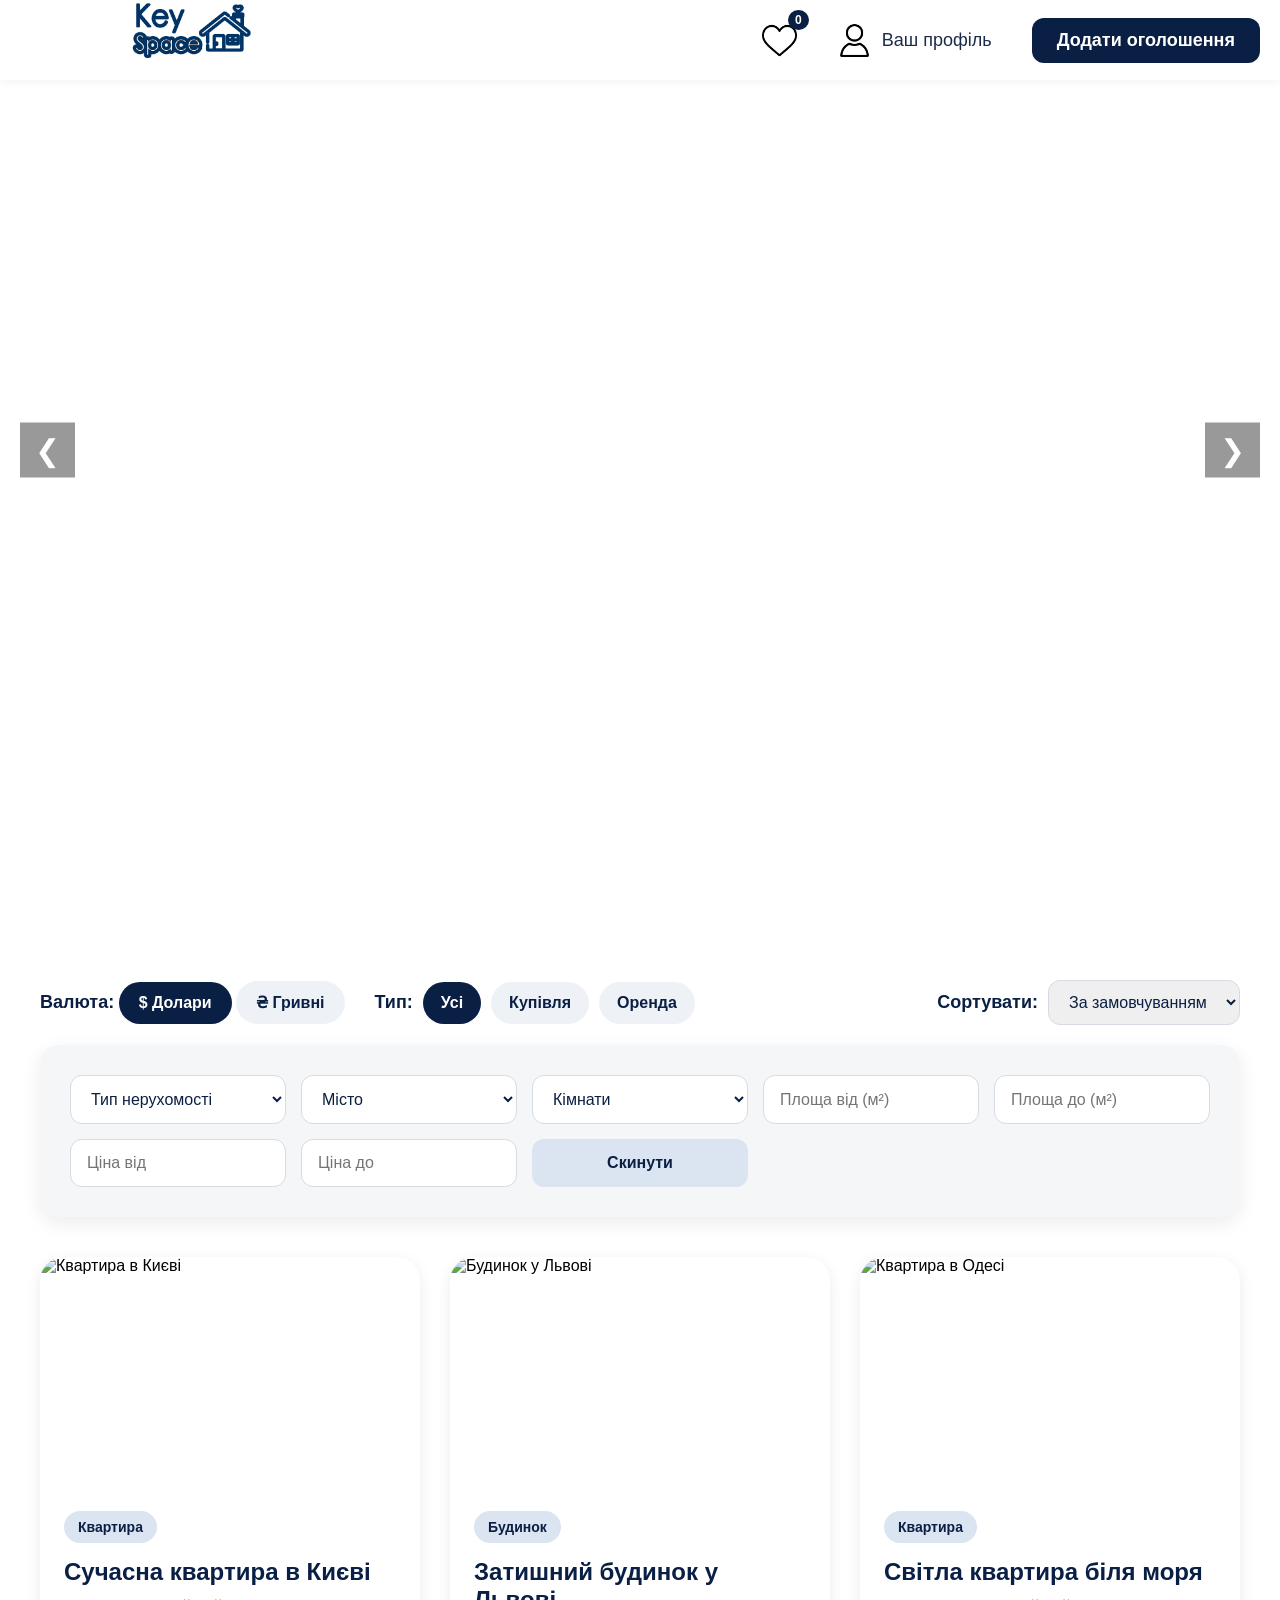
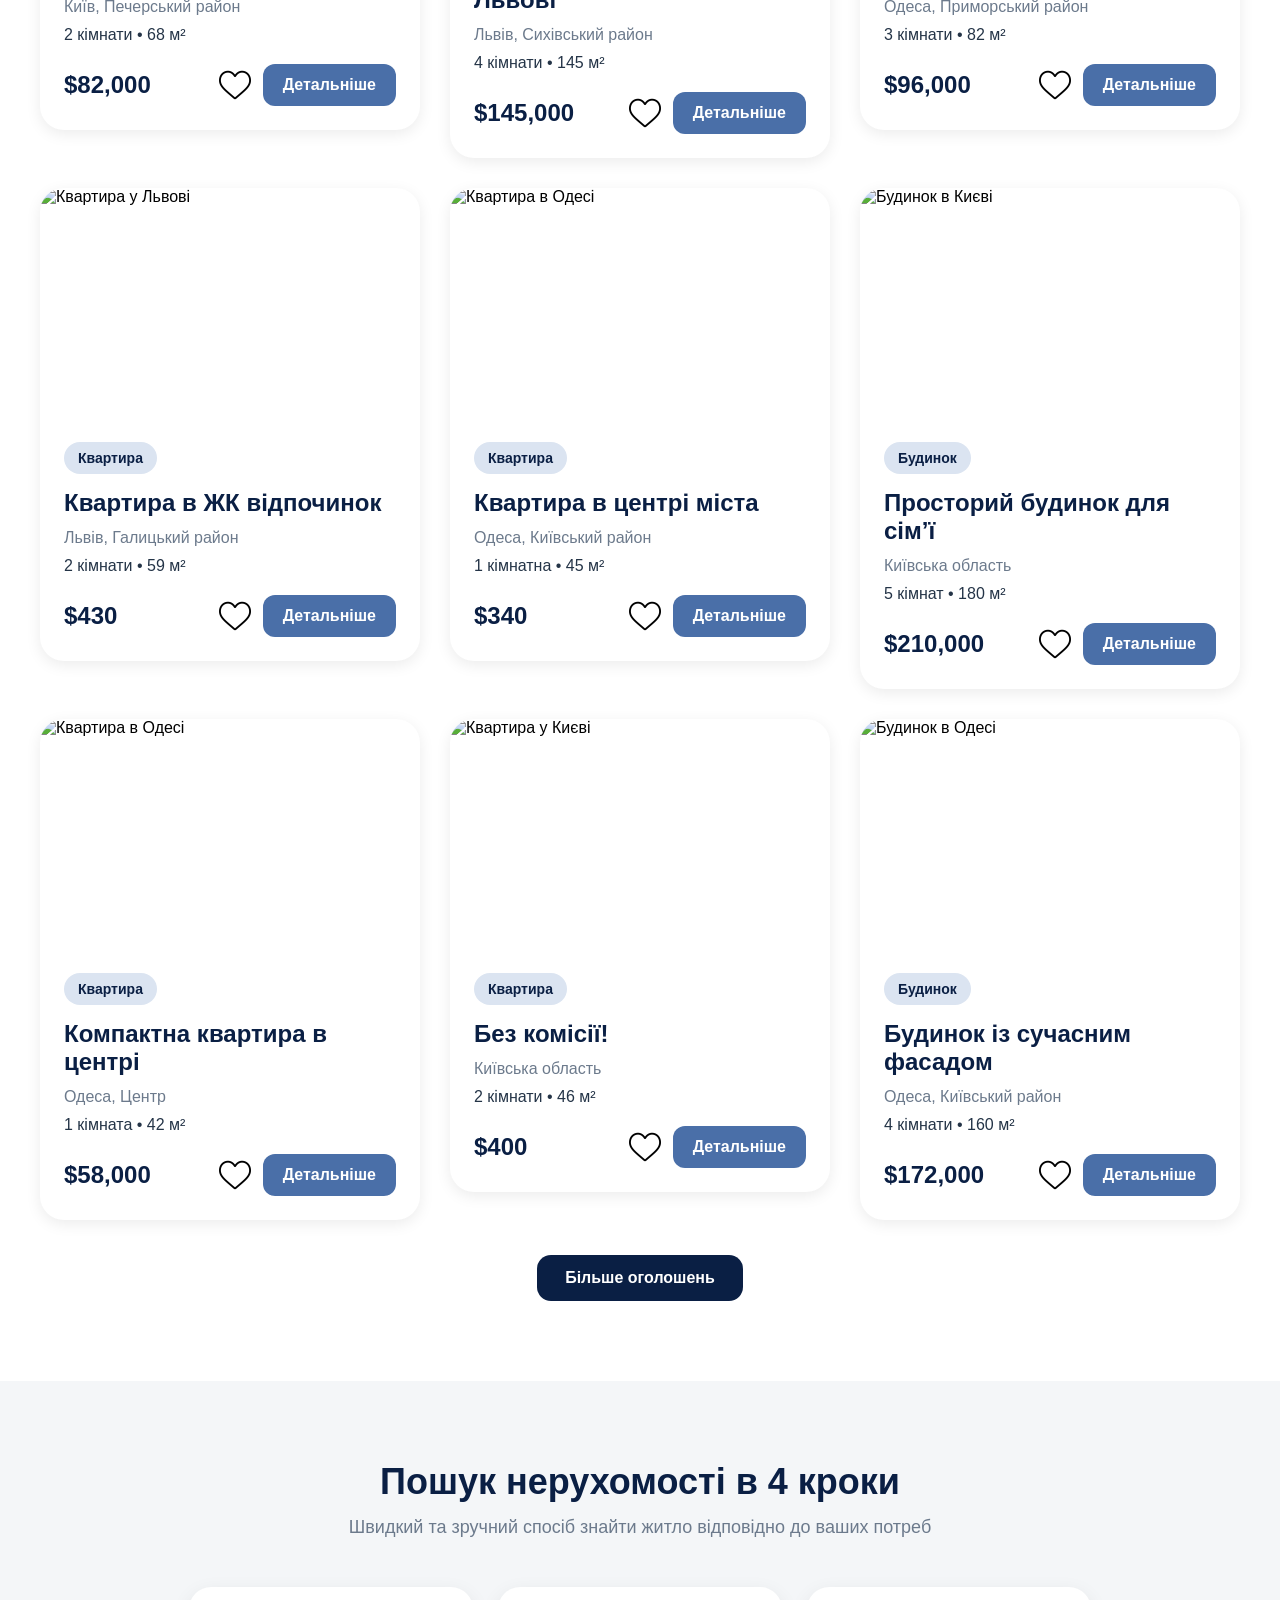
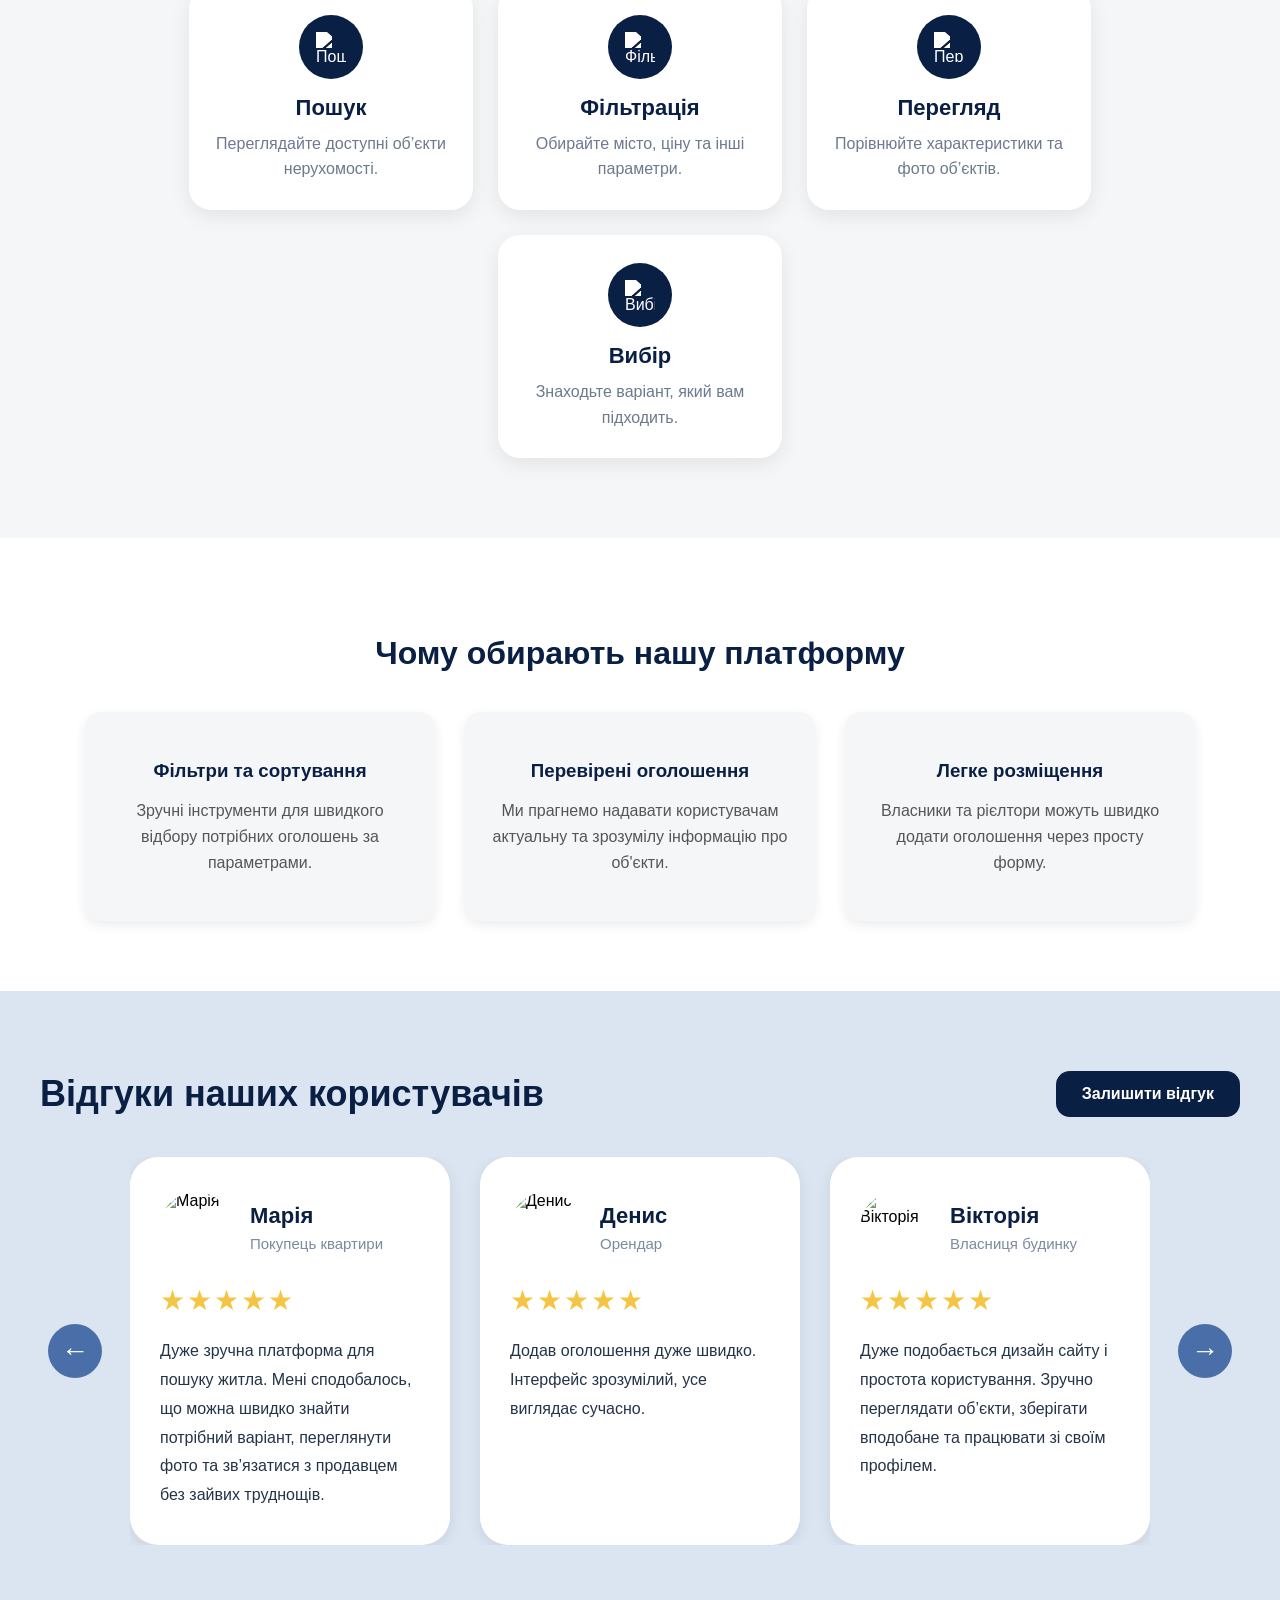
==== commit d398a36b: "Add backend and PostgreSQL" ====
--- a/docs/index.html
+++ b/docs/index.html
@@ -7,6 +7,8 @@
 <link rel="icon" href="icon.png" type="image/png">
 <link rel="stylesheet" href="css/style.css">
 </head>
+
+<body>
 <div class="login-modal" id="loginModal">
     <div class="login-modal-content">
         <span class="login-modal-close">&times;</span>
@@ -15,15 +17,60 @@
         <a href="auth.html" class="login-modal-btn">Увійти або зареєструватися</a>
     </div>
 </div>
-<body>
-
+
+<div class="login-modal" id="reviewLoginModal">
+    <div class="login-modal-content">
+        <span class="login-modal-close" id="reviewLoginClose">&times;</span>
+        <h2>Потрібно увійти</h2>
+        <p>Щоб залишити відгук про платформу, увійдіть або зареєструйтесь.</p>
+        <a href="auth.html" class="login-modal-btn">Увійти або зареєструватися</a>
+    </div>
+</div>
+<div class="review-modal" id="reviewModal">
+
+    <div class="review-modal-content">
+
+        <span class="review-modal-close" id="reviewModalClose">
+            &times;
+        </span>
+
+        <h2>Залишити відгук</h2>
+
+        <textarea
+            id="reviewText"
+            placeholder="Ваш відгук..."
+        ></textarea>
+
+        <select id="reviewRole">
+            <option value="Покупець">Покупець</option>
+            <option value="Орендар">Орендар</option>
+            <option value="Власник">Власник</option>
+        </select>
+
+        <select id="reviewStars">
+            <option value="★★★★★">5 зірок</option>
+            <option value="★★★★">4 зірки</option>
+            <option value="★★★">3 зірки</option>
+            <option value="★★">2 зірки</option>
+            <option value="★">1 зірки</option>
+        </select>
+
+        <button id="saveReviewBtn" type="button">
+            Опублікувати
+        </button>
+
+    </div>
+
+</div>
 <div class="hero">
 
 <div class="overlay">
 
 <header>
 
-<img src="key.png" class="logo">
+<a href="index.html">
+    <img src="key.png" class="logo">
+</a>
 
 <nav class="menu">
 
@@ -38,7 +85,9 @@
 </a>
 
 <button id="logoutBtn" class="logout-btn" style="display:none;">Вихід</button>
-<a href="#" class="add-btn">Додати оголошення</a>
+<a href="#" class="add-btn" id="headerAddPostBtn">
+    Додати оголошення
+</a>
 
 </nav>
 
@@ -453,8 +502,8 @@
     </div>
 </div>
 
-<div class="property-card" data-type="Квартира" data-city="Одеса" data-rooms="2" data-area="58" data-price-usd="520" data-deal="Оренда">
-    <img src="https://oneandhome.ru/sites/default/files/blog2022/sovremennaya-kvartira-modnie-resheniya-i-stilnie-idei-02.JPG" alt="Квартира в Одесі" data-phone="+380672020202" data-name="Микола" data-role="Рієлтор" data-avatar="https://print4you.com.ua/upload/resize_cache/iblock/5d3/444_480_1/5d3b464e01938b334dfa5136015a6427.jpg">
+<div class="property-card" data-type="Квартира" data-city="Одеса" data-rooms="2" data-area="58" data-price-usd="520" data-deal="Оренда" data-phone="+380672020202" data-name="Микола" data-role="Рієлтор" data-avatar="https://print4you.com.ua/upload/resize_cache/iblock/5d3/444_480_1/5d3b464e01938b334dfa5136015a6427.jpg">
+    <img src="https://oneandhome.ru/sites/default/files/blog2022/sovremennaya-kvartira-modnie-resheniya-i-stilnie-idei-02.JPG" alt="Квартира в Одесі">
     <div class="property-info">
         <span class="property-type">Квартира</span>
         <h3>Оренда квартири біля моря</h3>
@@ -563,7 +612,7 @@
 </section>
 <section class="reviews">
     <div class="reviews-top">
-        <h2>Відгуки наших клієнтів</h2>
+        <h2>Відгуки наших користувачів</h2>
         <a href="#" class="review-btn">Залишити відгук</a>
     </div>
 
--- a/docs/css/style.css
+++ b/docs/css/style.css
@@ -52,25 +52,6 @@
 .properties{
 padding:80px 40px;
 background:#ffffff;
-}
-
-.properties-top{
-display:flex;
-justify-content:space-between;
-align-items:center;
-margin-bottom:30px;
-gap:20px;
-}
-
-.properties-top h2{
-font-size:36px;
-color:#0a1f44;
-margin:0;
-}
-
-
-.all-properties-btn:hover{
-background:#12305f;
 }
 
 
@@ -350,16 +331,6 @@
 transition:0.3s;
 }
 
-@keyframes fade{
-from{
-opacity:0;
-transform:translateY(-5px);
-}
-to{
-opacity:1;
-transform:translateY(0);
-}
-}
 
 
 .top-bar{
@@ -948,12 +919,7 @@
 color:#0a1f44;
 }
 
-.modal-actions{
-display:flex;
-justify-content:space-between;
-align-items:center;
-margin-top:20px;
-}
+
 .seller-bottom{
     display:flex;
     align-items:center;
@@ -1035,32 +1001,6 @@
     color:#555;
     font-size:15px;
 }
-
-.show-phone-btn{
-    margin-top:8px;
-    padding:10px 15px;
-    border:none;
-    border-radius:10px;
-    background:#0a1f44;
-    color:white;
-    cursor:pointer;
-    transition:0.3s;
-}
-
-.show-phone-btn:hover{
-    background:#184ca4;
-}
-
-.seller-phone{
-    margin-top:10px;
-    font-weight:bold;
-    color:#0a1f44;
-}
-
-.hidden{
-    display:none;
-}
-
 
 
 .auth-page{
@@ -1177,6 +1117,22 @@
     position:sticky;
     top:110px;
 }
+.profile-logout-btn{
+    margin-top:20px;
+    width:100%;
+    border:none;
+    background:#0a1f44;
+    color:white;
+    padding:14px;
+    border-radius:14px;
+    font-weight:bold;
+    cursor:pointer;
+    transition:0.3s;
+}
+
+.profile-logout-btn:hover{
+    background:#16356d;
+}
 
 .profile-sidebar .profile-avatar{
     width:110px;
@@ -1378,10 +1334,6 @@
 
 
 @media (max-width: 768px){
-
-
-
-
     .menu{
         gap:12px;
         align-items:center;
@@ -1532,4 +1484,226 @@
         margin-left:0;
         width:32px;
     }
+}
+
+.password-wrapper{
+    position:relative;
+    width:100%;
+    margin-bottom:15px;
+}
+
+.password-wrapper input{
+    width:100%;
+    padding-right:95px;
+    margin-bottom:0;
+}
+
+.toggle-password{
+    position:absolute;
+    right:15px;
+    top:50%;
+    transform:translateY(-50%);
+    cursor:pointer;
+    font-size:14px;
+    color:#0a1f44;
+    font-weight:bold;
+    z-index:5;
+    user-select:none;
+}
+
+.toggle-password:hover{
+    color:#0a1f44;
+}
+#toast{
+    position:fixed;
+    top:25px;
+    right:25px;
+    background:#0a1f44;
+    color:white;
+    padding:16px 20px;
+    border-radius:14px;
+    font-size:14px;
+    font-weight:500;
+    box-shadow:0 10px 25px rgba(0,0,0,0.15);
+    opacity:0;
+    visibility:hidden;
+    transform:translateX(40px);
+    transition:0.4s;
+    z-index:9999;
+    max-width:320px;
+    line-height:1.5;
+}
+
+#toast.show{
+    opacity:1;
+    visibility:visible;
+    transform:translateX(0);
+}
+
+
+.my-post-form{
+    display:grid;
+    grid-template-columns:repeat(2, 1fr);
+    gap:15px;
+    margin-bottom:30px;
+    background:#f4f6f8;
+    padding:25px;
+    border-radius:20px;
+}
+
+.my-post-form input,
+.my-post-form select,
+.my-post-form textarea{
+    padding:14px 16px;
+    border:1px solid #d6dbe3;
+    border-radius:12px;
+    font-size:16px;
+    outline:none;
+    box-sizing:border-box;
+    background:white;
+}
+
+.my-post-form textarea,
+.my-post-form button,
+#myPostPhotos{
+    grid-column:1 / -1;
+}
+
+.my-post-form textarea{
+    min-height:110px;
+    resize:none;
+}
+
+.my-post-form button{
+    border:none;
+    background:#0a1f44;
+    color:white;
+    padding:14px;
+    border-radius:12px;
+    font-size:16px;
+    font-weight:bold;
+    cursor:pointer;
+}
+
+.my-post-form button:hover{
+    background:#184ca4;
+}
+
+@media(max-width:768px){
+    .my-post-form{
+        grid-template-columns:1fr;
+    }
+}
+
+.profile-property-card{
+    position:relative;
+}
+
+.delete-post-btn{
+    position:absolute;
+    top:12px;
+    right:12px;
+    width:32px;
+    height:32px;
+    border:none;
+    border-radius:50%;
+    background:white;
+    color:#0a1f44;
+    font-size:22px;
+    font-weight:bold;
+    cursor:pointer;
+    z-index:5;
+    box-shadow:0 4px 12px rgba(0,0,0,0.15);
+}
+
+.delete-post-btn:hover{
+    background:#0a1f44;
+    color:white;
+}
+
+.edit-post-btn{
+    position:absolute;
+    top:12px;
+    right:52px;
+    width:32px;
+    height:32px;
+    border:none;
+    border-radius:50%;
+    background:white;
+    color:#0a1f44;
+    font-size:18px;
+    cursor:pointer;
+    z-index:5;
+    box-shadow:0 4px 12px rgba(0,0,0,0.15);
+}
+
+.edit-post-btn:hover{
+    background:#0a1f44;
+    color:white;
+}
+
+
+
+.review-modal{
+    position:fixed;
+    inset:0;
+    background:rgba(0,0,0,0.5);
+    display:none;
+    justify-content:center;
+    align-items:center;
+    z-index:3000;
+}
+
+.review-modal-content{
+    width:450px;
+    background:white;
+    border-radius:24px;
+    padding:30px;
+    position:relative;
+    display:flex;
+    flex-direction:column;
+    gap:15px;
+}
+
+.review-modal-content h2{
+    margin:0;
+    color:#0a1f44;
+}
+
+.review-modal-close{
+    position:absolute;
+    top:18px;
+    right:22px;
+    font-size:32px;
+    cursor:pointer;
+    color:#0a1f44;
+}
+
+.review-modal-content textarea{
+    height:120px;
+    resize:none;
+    border:none;
+    background:#f4f6f8;
+    border-radius:14px;
+    padding:15px;
+    font-size:16px;
+}
+
+.review-modal-content select{
+    border:none;
+    background:#f4f6f8;
+    border-radius:14px;
+    padding:14px;
+    font-size:16px;
+}
+
+#saveReviewBtn{
+    border:none;
+    background:#0a1f44;
+    color:white;
+    padding:15px;
+    border-radius:14px;
+    font-size:17px;
+    font-weight:bold;
+    cursor:pointer;
 }
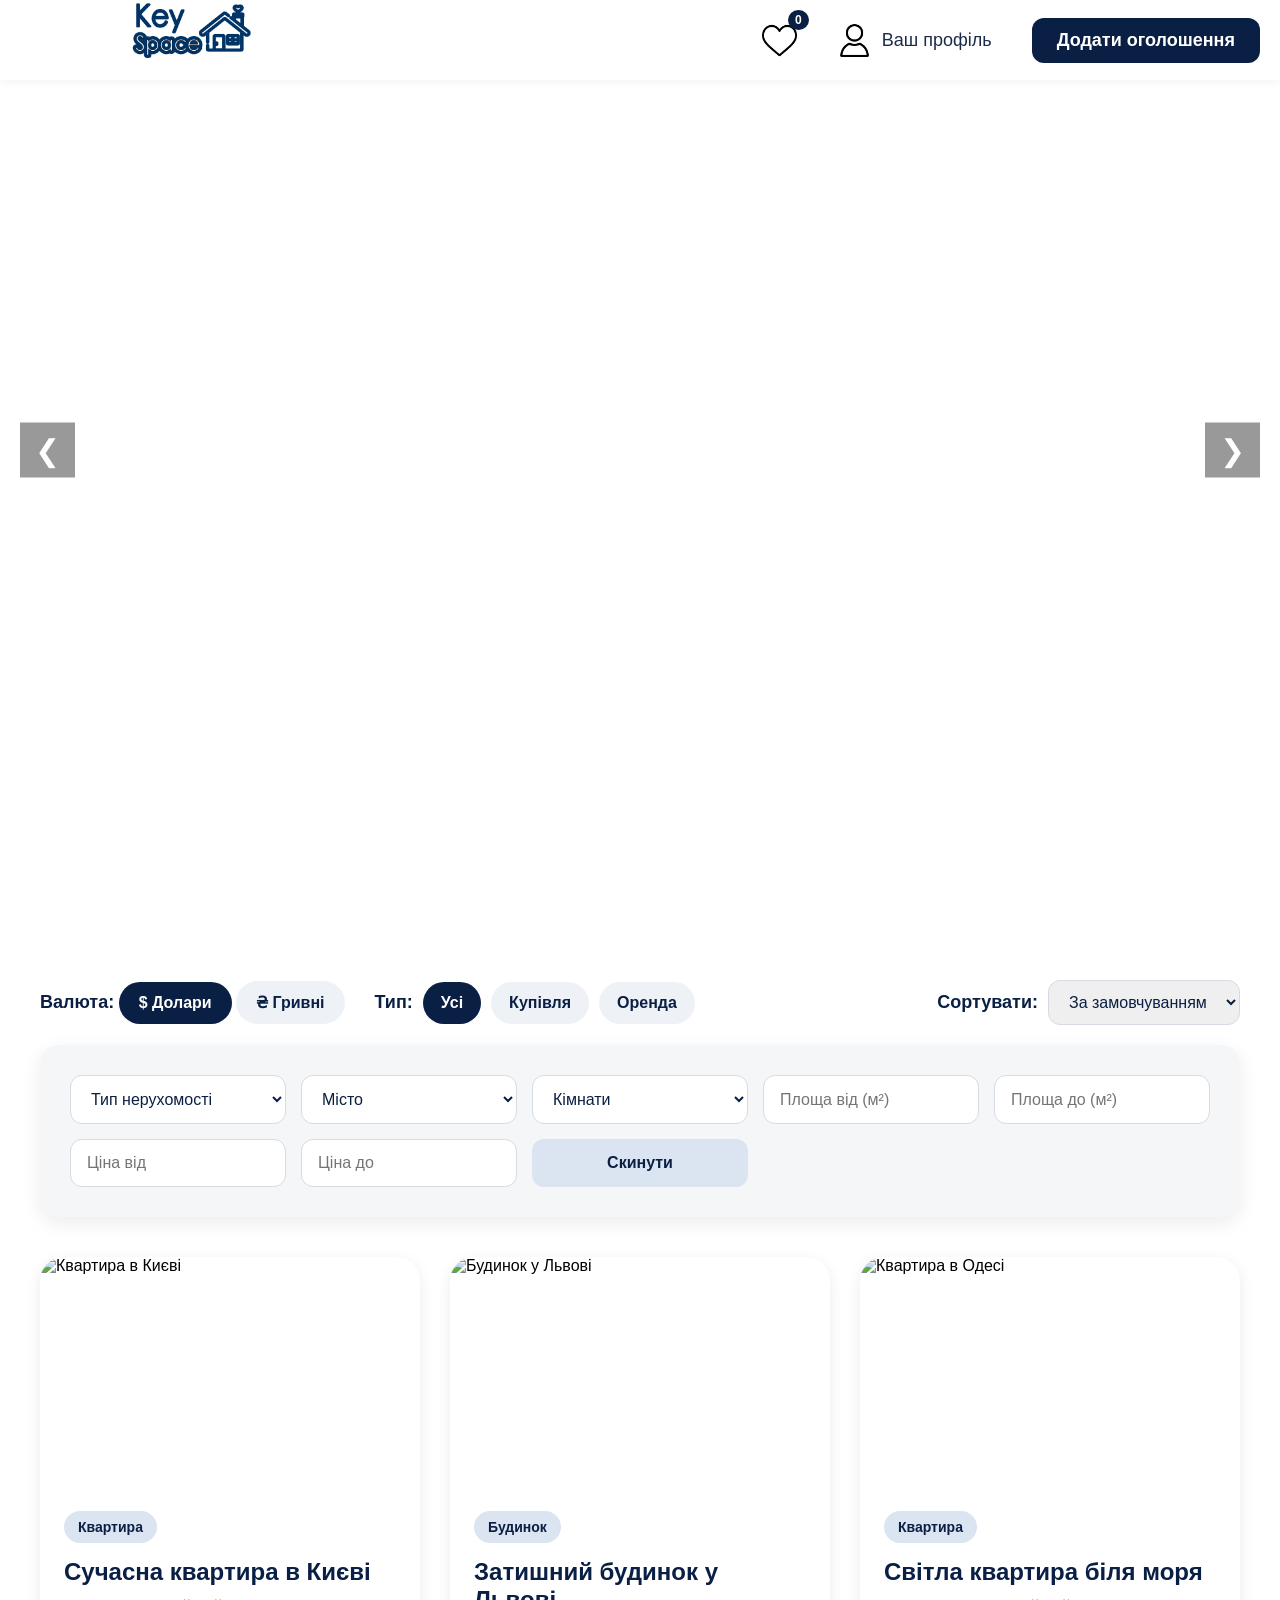
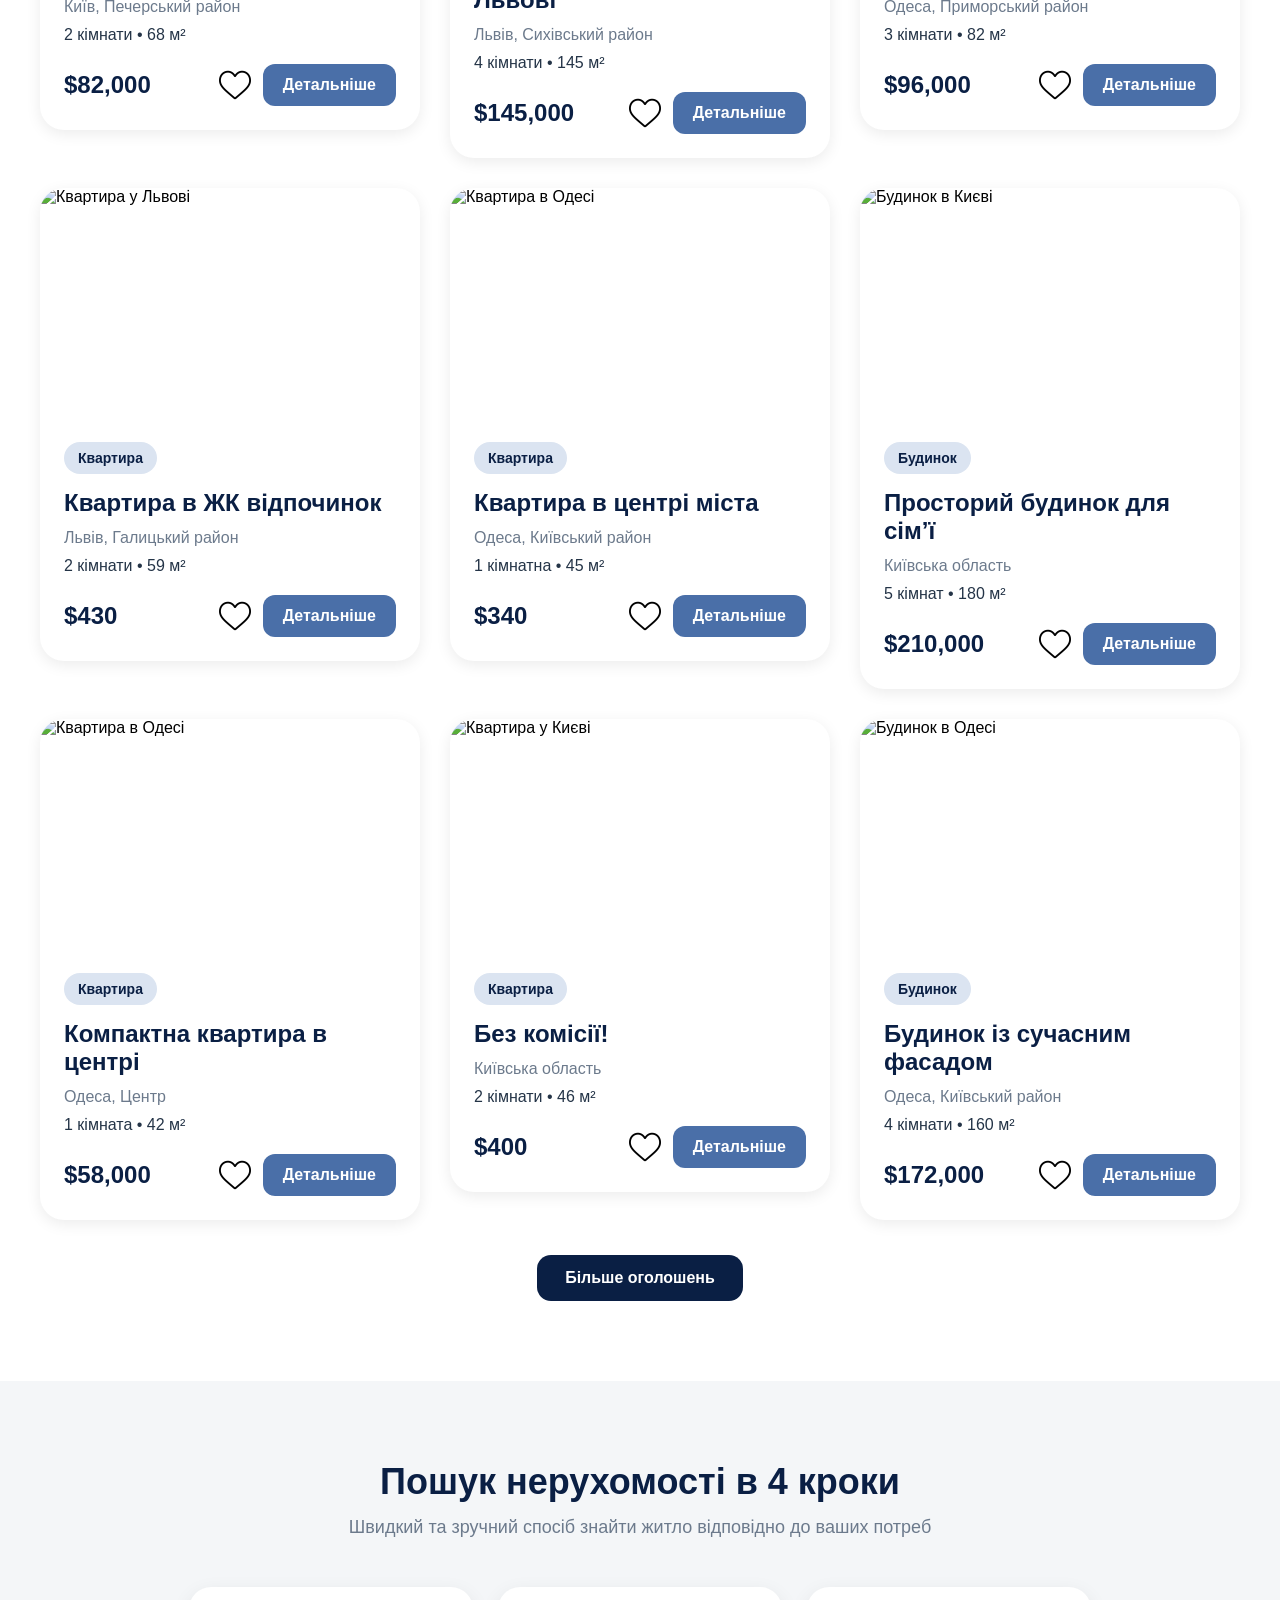
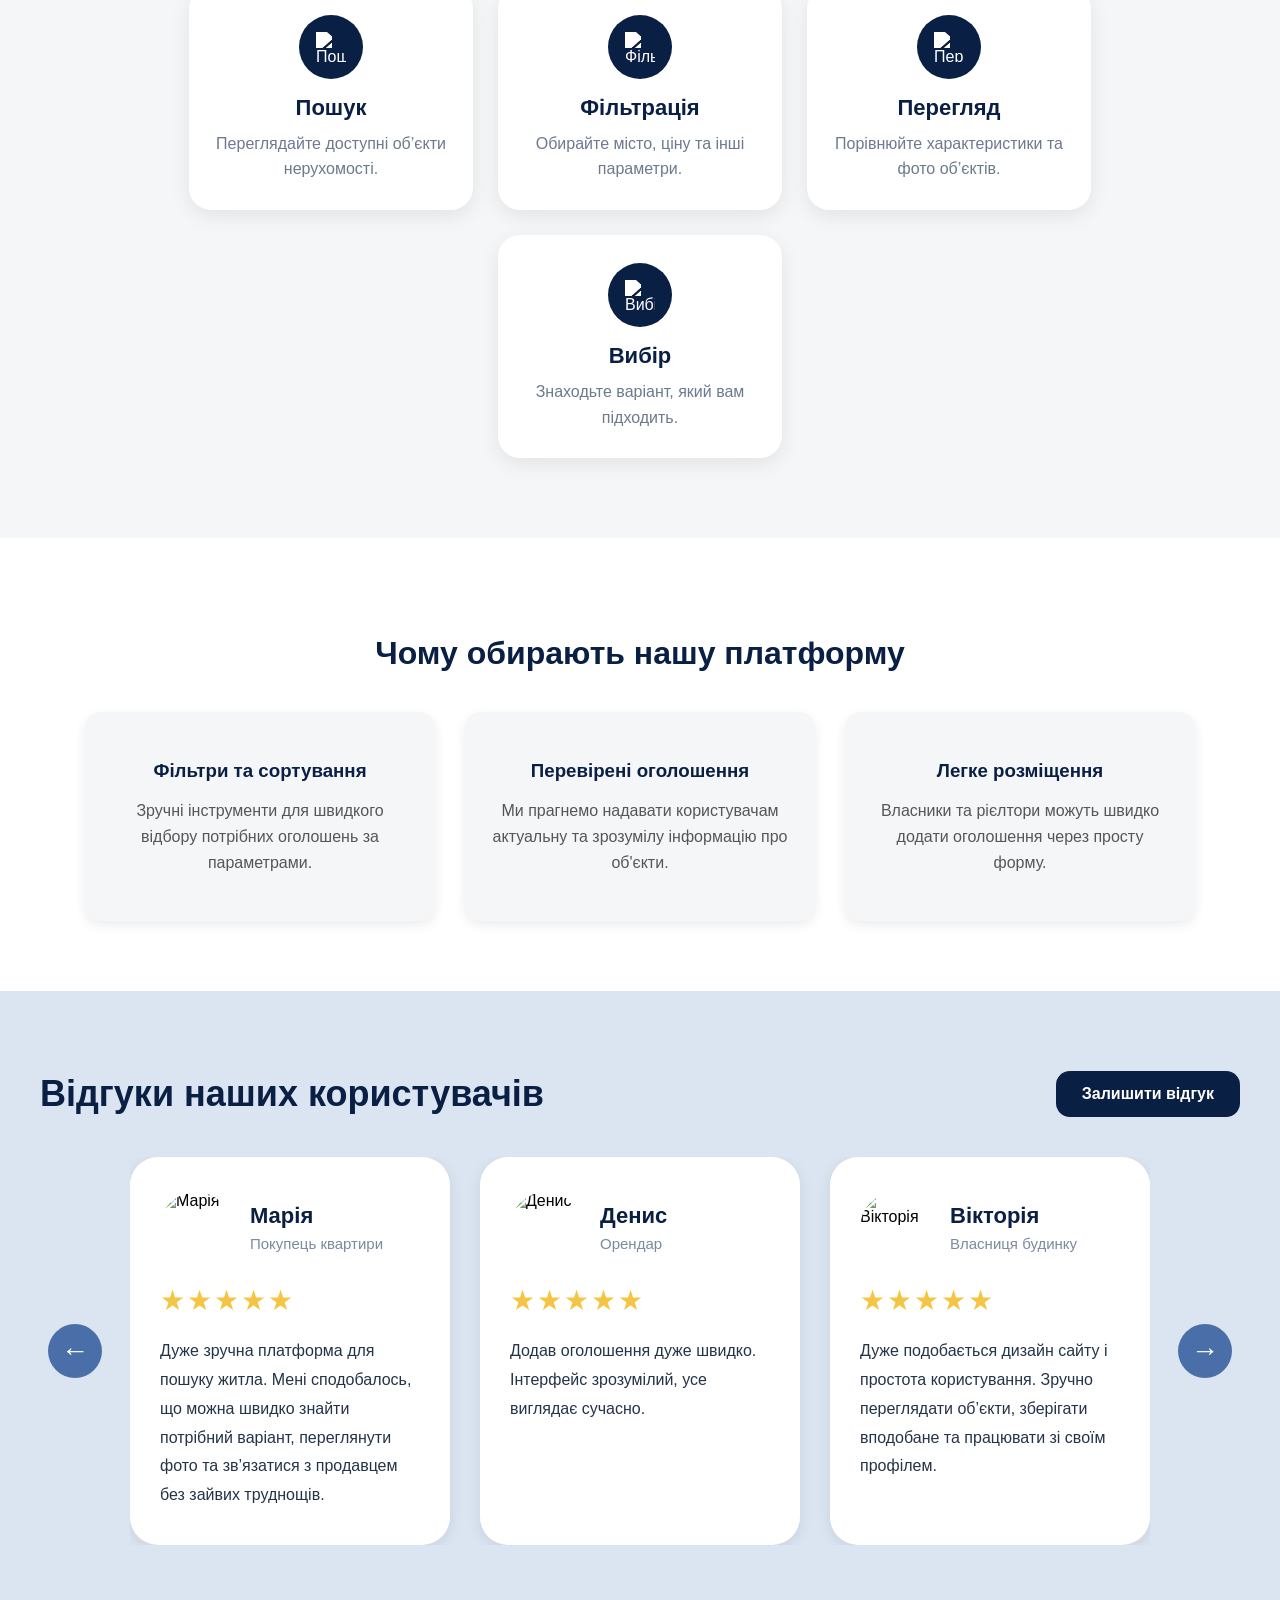
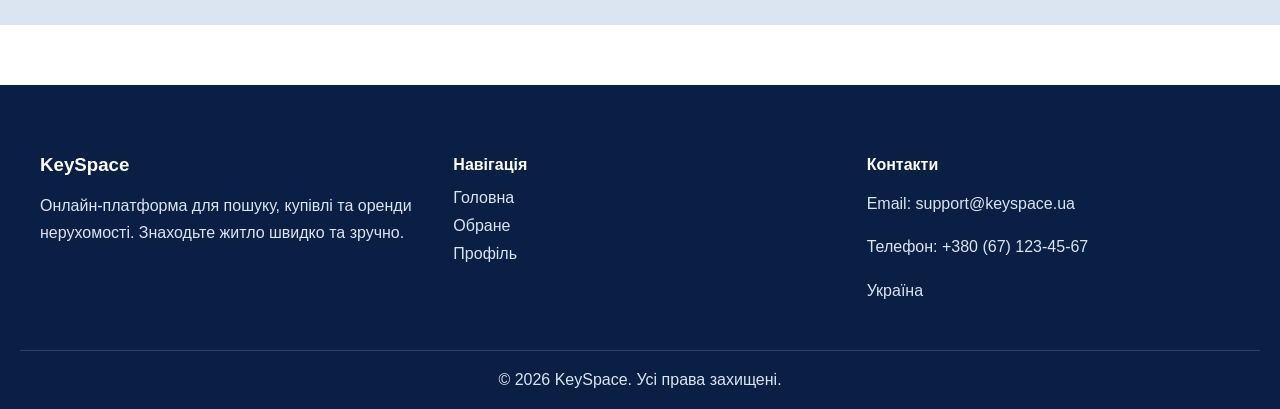
==== commit 8f1d21e3: "footer" ====
--- a/docs/index.html
+++ b/docs/index.html
@@ -769,5 +769,38 @@
     </div>
 </div>
 <script src="js/script.js"></script>
+
+<footer class="footer">
+    <div class="footer-container">
+
+        <div class="footer-column">
+            <h3>KeySpace</h3>
+            <p>
+                Онлайн-платформа для пошуку, купівлі та оренди нерухомості.
+                Знаходьте житло швидко та зручно.
+            </p>
+        </div>
+
+        <div class="footer-column">
+            <h4>Навігація</h4>
+            <a href="index.html">Головна</a>
+            <a href="profile.html">Обране</a>
+            <a href="profile.html">Профіль</a>
+        </div>
+
+        <div class="footer-column">
+            <h4>Контакти</h4>
+            <p>Email: support@keyspace.ua</p>
+            <p>Телефон: +380 (67) 123-45-67</p>
+            <p>Україна</p>
+        </div>
+
+    </div>
+
+    <div class="footer-bottom">
+        © 2026 KeySpace. Усі права захищені.
+    </div>
+</footer>
+
 </body>
 </html>
--- a/docs/css/style.css
+++ b/docs/css/style.css
@@ -1706,4 +1706,50 @@
     font-size:17px;
     font-weight:bold;
     cursor:pointer;
+}
+
+.footer{
+    background:#0a1f44;
+    color:white;
+    padding:50px 20px 20px;
+    margin-top:60px;
+}
+
+.footer-container{
+    max-width:1200px;
+    margin:0 auto;
+    display:grid;
+    grid-template-columns:repeat(auto-fit,minmax(250px,1fr));
+    gap:40px;
+}
+
+.footer-column h3,
+.footer-column h4{
+    margin-bottom:15px;
+}
+
+.footer-column p{
+    color:#dbe4f1;
+    line-height:1.7;
+}
+
+.footer-column a{
+    display:block;
+    color:#dbe4f1;
+    text-decoration:none;
+    margin-bottom:10px;
+    transition:0.3s;
+}
+
+.footer-column a:hover{
+    color:white;
+    padding-left:5px;
+}
+
+.footer-bottom{
+    text-align:center;
+    margin-top:30px;
+    padding-top:20px;
+    border-top:1px solid rgba(255,255,255,0.15);
+    color:#dbe4f1;
 }
